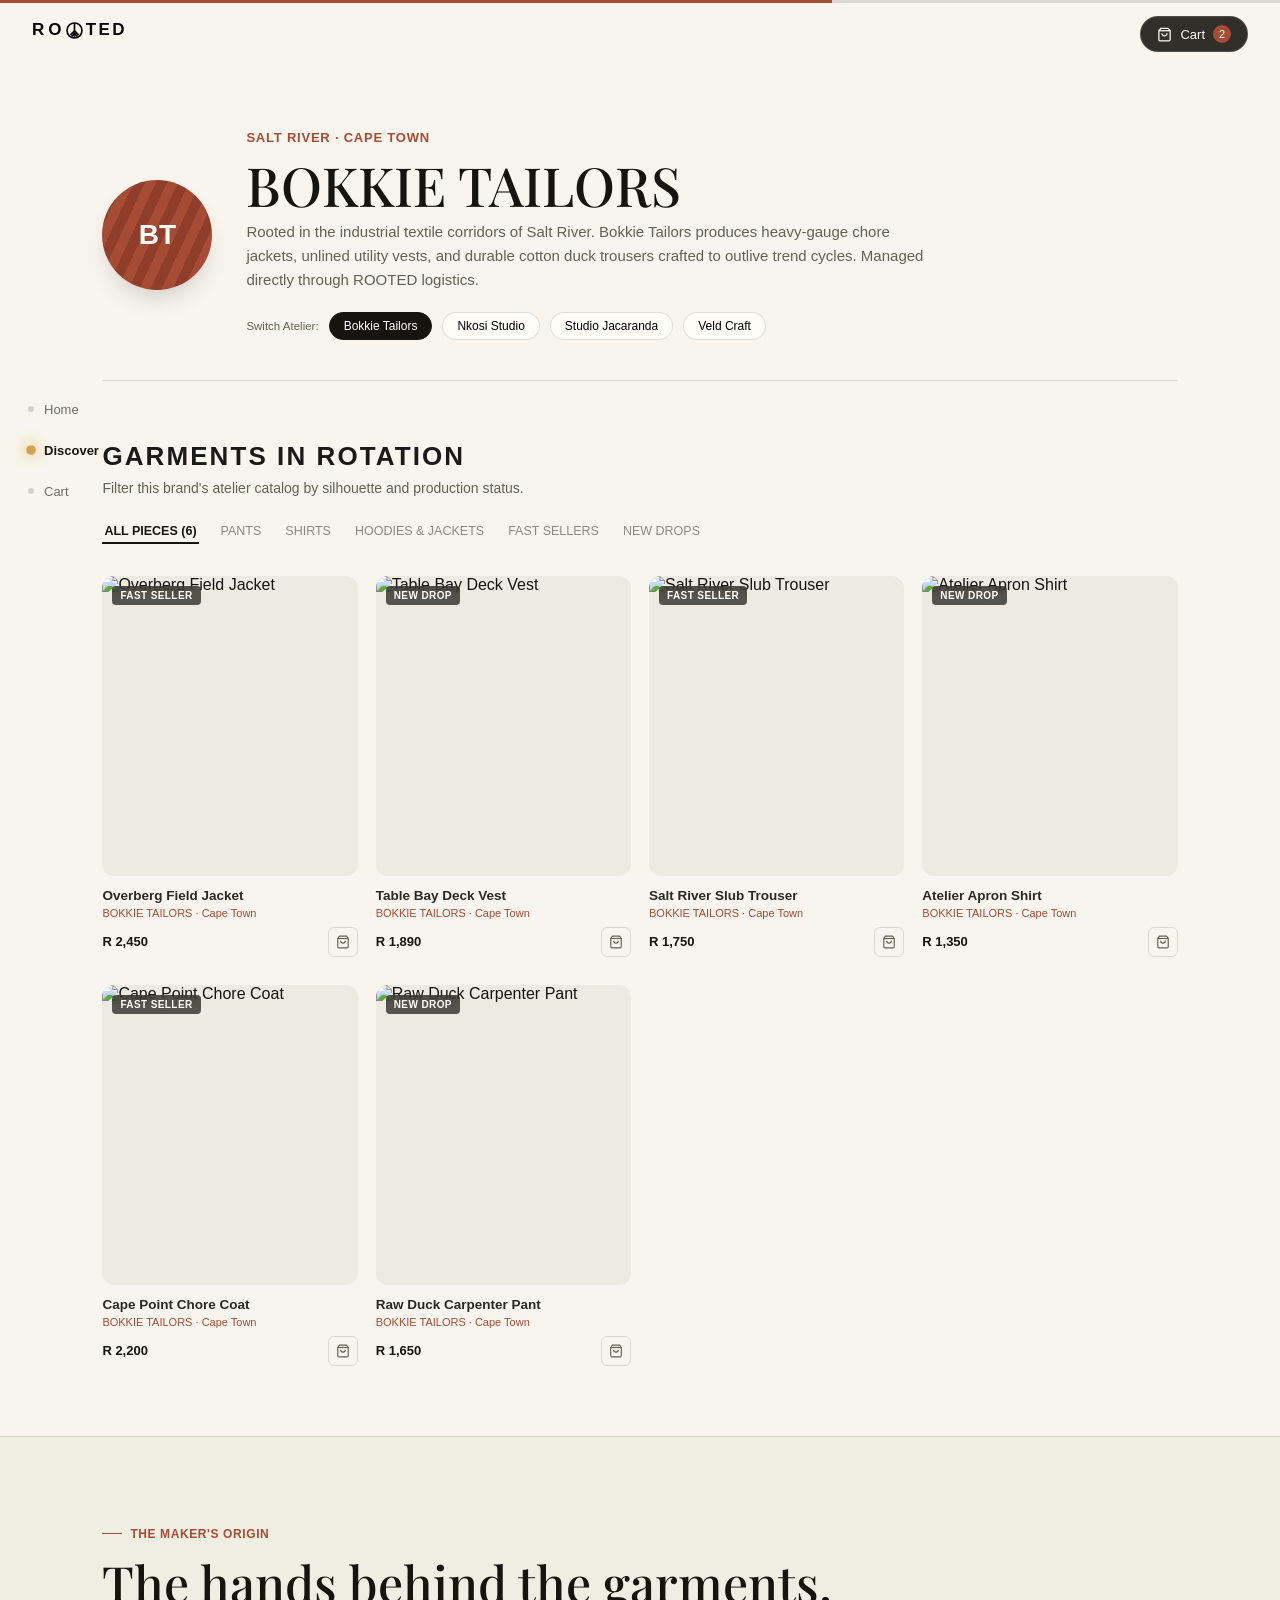
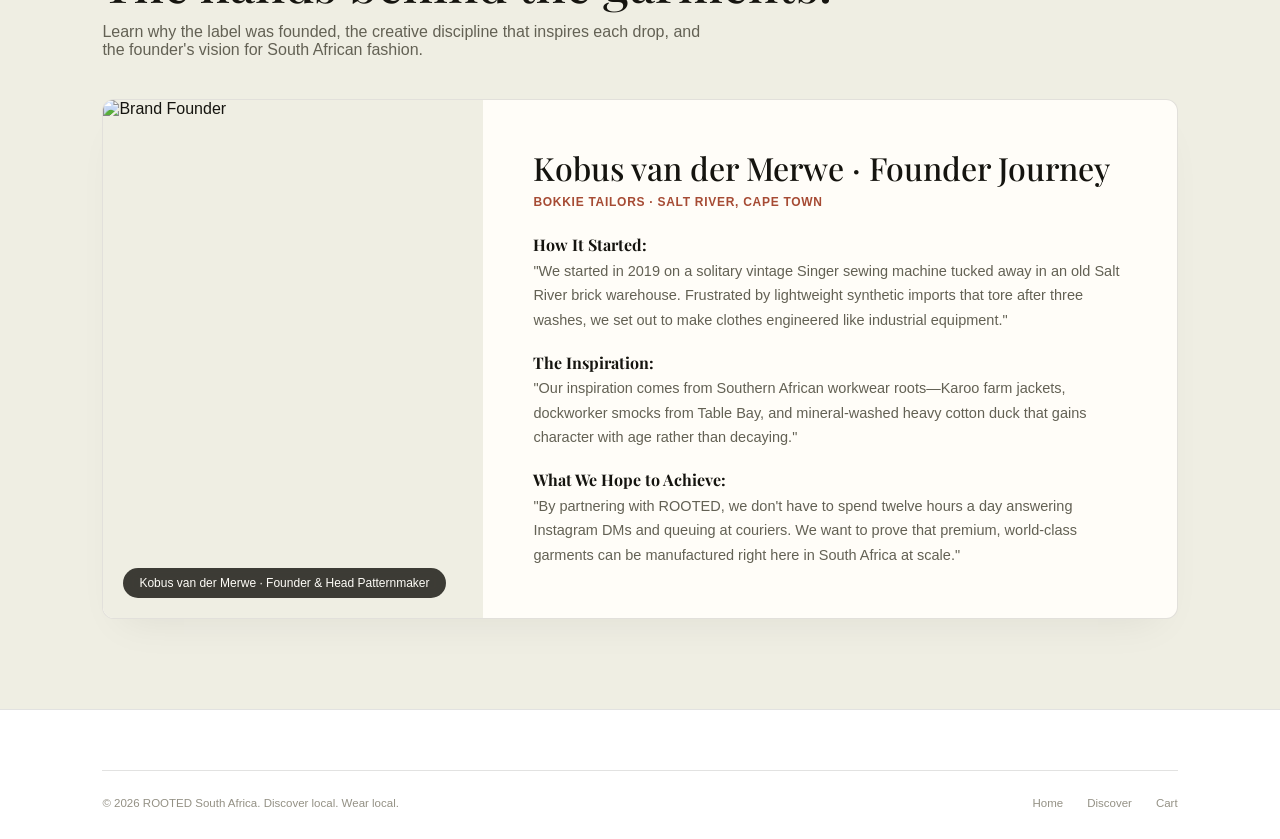
==== brand.html @ 27d7abab "initial commit" ====
<!DOCTYPE html>
<html lang="en">
<head>
  <meta charset="UTF-8">
  <meta name="viewport" content="width=device-width, initial-scale=1.0">
  <title>Brand Atelier &middot; ROOTED</title>
  <link rel="stylesheet" href="style.css">
</head>
<body>

  <!-- Top Progress Bar -->
  <div class="topbar"><div class="topbar-fill" style="width: 65%;"></div></div>

  <!-- ROOTED Typographic Wordmark -->
  <a href="index.html" class="brandmark" aria-label="ROOTED">
    R<span>O</span><span class="rooted-o"><svg viewBox="0 0 100 100" fill="none" stroke="currentColor" stroke-width="10"><circle cx="50" cy="50" r="44"/><line x1="50" y1="6" x2="50" y2="94"/><path d="M50 52 L26 76 M50 68 L32 86 M50 52 L74 76 M50 68 L68 86"/></svg></span>TED
  </a>

  <!-- Top-Right Actions -->
  <div class="top-actions">
    <a href="cart.html" class="icon-btn">
      <svg width="15" height="15" viewBox="0 0 24 24" fill="none" stroke="currentColor" stroke-width="2"><path d="M6 2L3 6v14a2 2 0 0 0 2 2h14a2 2 0 0 0 2-2V6l-3-4z"/><line x1="3" y1="6" x2="21" y2="6"/><path d="M16 10a4 4 0 0 1-8 0"/></svg>
      <span class="label">Cart</span>
      <span class="badge">2</span>
    </a>
  </div>

  <!-- Navigation Dock: Home, Discover (Active), Cart -->
  <nav class="navrail">
    <div class="navrail-inner">
      <a href="index.html" class="navlink"><span class="dot"></span> <span>Home</span></a>
      <a href="dashboard.html" class="navlink active"><span class="dot"></span> <span>Discover</span></a>
      <a href="cart.html" class="navlink"><span class="dot"></span> <span>Cart</span></a>
    </div>
  </nav>

  <!-- Brand Storefront Hero -->
  <header class="section" style="padding-top: 130px; padding-bottom: 40px;">
    <div class="brand-masthead">
      <div id="brandHeaderLogo" class="brand-masthead-logo sw1">BT</div>
      <div class="brand-masthead-info">
        <span id="brandHeaderHub" class="meta-hub">Salt River &middot; Cape Town</span>
        <h1 id="brandHeaderTitle">BOKKIE TAILORS</h1>
        <p id="brandHeaderBio">
          Rooted in the industrial textile corridors of Salt River. Bokkie Tailors produces heavy-gauge chore jackets, unlined utility vests, and durable cotton duck trousers crafted to outlive trend cycles. Managed directly through ROOTED logistics.
        </p>

        <!-- Brand Quick Switcher -->
        <div class="brand-switch-bar">
          <span style="font-size: 11.5px; color: var(--ink-soft); align-self: center;">Switch Atelier:</span>
          <button class="brand-switch-btn active" onclick="loadBrand('bokkie')">Bokkie Tailors</button>
          <button class="brand-switch-btn" onclick="loadBrand('nkosi')">Nkosi Studio</button>
          <button class="brand-switch-btn" onclick="loadBrand('jacaranda')">Studio Jacaranda</button>
          <button class="brand-switch-btn" onclick="loadBrand('veld')">Veld Craft</button>
        </div>
      </div>
    </div>
  </header>

  <!-- Categorized Garment Inventory -->
  <section class="section" style="padding-top: 20px; padding-bottom: 70px;">
    <div class="shop-coll-header" style="text-align: left; margin-bottom: 24px;">
      <h2 style="font-size: 26px;">Garments in Rotation</h2>
      <p>Filter this brand's atelier catalog by silhouette and production status.</p>
    </div>

    <!-- Category Filter Bar -->
    <div class="coll-filter-bar" style="justify-content: flex-start; margin-bottom: 34px;">
      <button class="coll-tab active" onclick="filterBrandCategory('all', this)">ALL PIECES (<span id="catCountAll">6</span>)</button>
      <button class="coll-tab" onclick="filterBrandCategory('pants', this)">PANTS</button>
      <button class="coll-tab" onclick="filterBrandCategory('shirts', this)">SHIRTS</button>
      <button class="coll-tab" onclick="filterBrandCategory('hoodies', this)">HOODIES & JACKETS</button>
      <button class="coll-tab" onclick="filterBrandCategory('bestseller', this)">FAST SELLERS</button>
      <button class="coll-tab" onclick="filterBrandCategory('new', this)">NEW DROPS</button>
    </div>

    <!-- Dynamic Brand Garments Grid -->
    <div class="collection-grid" id="brandItemsGrid"></div>
  </section>

  <!-- Brand Owner / Founder Journey Section (Bottom) -->
  <section class="section wrap-paper" style="border-top: 1px solid var(--line);">
    <div class="section-head" style="margin-bottom: 20px;">
      <div class="eyebrow">THE MAKER'S ORIGIN</div>
      <h2>The hands behind the garments.</h2>
      <p class="lede">Learn why the label was founded, the creative discipline that inspires each drop, and the founder's vision for South African fashion.</p>
    </div>

    <div class="founder-story-card">
      <div class="founder-media">
        <img id="founderImg" src="https://images.unsplash.com/photo-1507003211169-0a1dd7228f2d?w=800&auto=format&fit=crop&q=80" alt="Brand Founder">
        <div id="founderBadge" class="founder-badge">Kobus van der Merwe &middot; Founder & Head Patternmaker</div>
      </div>

      <div class="founder-copy">
        <h3 id="founderName">Kobus van der Merwe &middot; Founder Journey</h3>
        <div id="founderRole" class="role-tag">BOKKIE TAILORS &middot; SALT RIVER, CAPE TOWN</div>

        <div class="founder-text-block">
          <div>
            <strong>How It Started:</strong>
            <p id="founderJourney">
              "We started in 2019 on a solitary vintage Singer sewing machine tucked away in an old Salt River brick warehouse. Frustrated by lightweight synthetic imports that tore after three washes, we set out to make clothes engineered like industrial equipment."
            </p>
          </div>

          <div>
            <strong>The Inspiration:</strong>
            <p id="founderInspiration">
              "Our inspiration comes from Southern African workwear roots—Karoo farm jackets, dockworker smocks from Table Bay, and mineral-washed heavy cotton duck that gains character with age rather than decaying."
            </p>
          </div>

          <div>
            <strong>What We Hope to Achieve:</strong>
            <p id="founderGoal">
              "By partnering with ROOTED, we don't have to spend twelve hours a day answering Instagram DMs and queuing at couriers. We want to prove that premium, world-class garments can be manufactured right here in South Africa at scale."
            </p>
          </div>
        </div>
      </div>
    </div>
  </section>

  <!-- Clean Editorial Footer -->
  <footer class="site-footer">
    <div class="footer-bottom">
      <div>&copy; 2026 ROOTED South Africa. Discover local. Wear local.</div>
      <div class="footer-bottom-links">
        <a href="index.html">Home</a>
        <a href="dashboard.html">Discover</a>
        <a href="cart.html">Cart</a>
      </div>
    </div>
  </footer>

  <!-- Brand Data & Logic -->
  <script>
    const brandData = {
      bokkie: {
        title: "BOKKIE TAILORS",
        hub: "Salt River · Cape Town",
        bio: "Rooted in the industrial textile corridors of Salt River. Bokkie Tailors produces heavy-gauge chore jackets, unlined utility vests, and durable cotton duck trousers crafted to outlive trend cycles. Managed directly through ROOTED logistics.",
        emblemClass: "sw1",
        emblemText: "BT",
        founder: {
          name: "Kobus van der Merwe",
          badge: "Kobus van der Merwe · Founder & Head Patternmaker",
          role: "BOKKIE TAILORS · SALT RIVER, CAPE TOWN",
          img: "https://images.unsplash.com/photo-1507003211169-0a1dd7228f2d?w=800&auto=format&fit=crop&q=80",
          journey: "\"We started in 2019 on a solitary vintage Singer sewing machine tucked away in an old Salt River brick warehouse. Frustrated by lightweight synthetic imports that tore after three washes, we set out to make clothes engineered like industrial equipment.\"",
          inspiration: "\"Our inspiration comes from Southern African workwear roots—Karoo farm jackets, dockworker smocks from Table Bay, and mineral-washed heavy cotton duck that gains character with age rather than decaying.\"",
          goal: "\"By partnering with ROOTED, we don't have to spend twelve hours a day answering Instagram DMs and queuing at couriers. We want to prove that premium, world-class garments can be manufactured right here in South Africa at scale.\""
        },
        items: [
          { name: "Overberg Field Jacket", cat: "hoodies", status: "bestseller", price: 2450, tag: "Fast Seller", img: "https://images.unsplash.com/photo-1576995853123-5a10305d93c0?w=600&auto=format&fit=crop&q=80" },
          { name: "Table Bay Deck Vest", cat: "hoodies", status: "new", price: 1890, tag: "New Drop", img: "https://images.unsplash.com/photo-1544441893-675973e31985?w=600&auto=format&fit=crop&q=80" },
          { name: "Salt River Slub Trouser", cat: "pants", status: "bestseller", price: 1750, tag: "Fast Seller", img: "https://images.unsplash.com/photo-1517445312882-bc9910d016b7?w=600&auto=format&fit=crop&q=80" },
          { name: "Atelier Apron Shirt", cat: "shirts", status: "new", price: 1350, tag: "New Drop", img: "https://images.unsplash.com/photo-1529139574466-a303027c1d8b?w=600&auto=format&fit=crop&q=80" },
          { name: "Cape Point Chore Coat", cat: "hoodies", status: "bestseller", price: 2200, tag: "Fast Seller", img: "https://images.unsplash.com/photo-1515886657613-9f3515b0c78f?w=600&auto=format&fit=crop&q=80" },
          { name: "Raw Duck Carpenter Pant", cat: "pants", status: "new", price: 1650, tag: "New Drop", img: "https://images.unsplash.com/photo-1552374196-1ab2a1c593e8?w=600&auto=format&fit=crop&q=80" }
        ]
      },
      nkosi: {
        title: "NKOSI STUDIO",
        hub: "Maboneng · Johannesburg",
        bio: "Inner-city architectural streetwear milled from 500gsm loopback fleece, oversized boxy tailoring, and panelled utilitarian layers celebrating modern Joburg youth culture.",
        emblemClass: "sw5",
        emblemText: "NS",
        founder: {
          name: "Sipho Nkosi",
          badge: "Sipho Nkosi · Creative Director & Textile Artist",
          role: "NKOSI STUDIO · MABONENG, JOHANNESBURG",
          img: "https://images.unsplash.com/photo-1500648767791-00dcc994a43e?w=800&auto=format&fit=crop&q=80",
          journey: "\"I started printing single-run screen tees in my student flat in Braamfontein in 2020. People resonated immediately with the weight of our fleece and the sharp, boxy silhouettes.\"",
          inspiration: "\"Johannesburg's concrete geometry, taxi rank textures, and 90s kwaito aesthetic. We design streetwear that feels armored, heavy, and undeniably South African.\"",
          goal: "\"We want to build a brand that stands shoulder-to-shoulder with global luxury streetwear without having to outsource a single stitch outside of Gauteng.\""
        },
        items: [
          { name: "Maboneng Boxy Hoodie", cat: "hoodies", status: "bestseller", price: 1200, tag: "Fast Seller", img: "https://images.unsplash.com/photo-1509631179647-0177331693ae?w=600&auto=format&fit=crop&q=80" },
          { name: "Civic Raw Loopback Crew", cat: "hoodies", status: "new", price: 1100, tag: "New Drop", img: "https://images.unsplash.com/photo-1529139574466-a303027c1d8b?w=600&auto=format&fit=crop&q=80" },
          { name: "Bree Heavyweight Overshirt", cat: "shirts", status: "new", price: 1450, tag: "New Drop", img: "https://images.unsplash.com/photo-1515886657613-9f3515b0c78f?w=600&auto=format&fit=crop&q=80" },
          { name: "Maboneng Cargo Sweats", cat: "pants", status: "bestseller", price: 1300, tag: "Fast Seller", img: "https://images.unsplash.com/photo-1552374196-1ab2a1c593e8?w=600&auto=format&fit=crop&q=80" }
        ]
      },
      jacaranda: {
        title: "STUDIO JACARANDA",
        hub: "Pretoria West · Pretoria",
        bio: "Clean lines, heavy unbleached duck canvas, and durable utilitarian staples created in the heart of the capital district.",
        emblemClass: "sw6",
        emblemText: "SJ",
        founder: {
          name: "Anelisa Smit",
          badge: "Anelisa Smit · Founder & Tailor",
          role: "STUDIO JACARANDA · PRETORIA WEST",
          img: "https://images.unsplash.com/photo-1573496359142-b8d87734a5a2?w=800&auto=format&fit=crop&q=80",
          journey: "\"Coming from a family of Pretoria garment workers, I was determined to revive locally patterned work jackets that balance feminine and unisex structure.\"",
          inspiration: "\"Government architectural brutalism, Jacaranda wood tones, and honest cotton weaves that endure heavy daily wear.\"",
          goal: "\"To prove that sustainable, slow fashion can sustain high-volume demand when supported by ROOTED managed commerce.\""
        },
        items: [
          { name: "Union Shirt Jacket", cat: "shirts", status: "new", price: 1690, tag: "New Drop", img: "https://images.unsplash.com/photo-1515886657613-9f3515b0c78f?w=600&auto=format&fit=crop&q=80" },
          { name: "Arcadia Heavyweight Knit", cat: "hoodies", status: "bestseller", price: 1400, tag: "Fast Seller", img: "https://images.unsplash.com/photo-1548883354-7622d03aca27?w=600&auto=format&fit=crop&q=80" },
          { name: "Wide Leg Twill Pant", cat: "pants", status: "new", price: 1300, tag: "New Drop", img: "https://images.unsplash.com/photo-1552374196-1ab2a1c593e8?w=600&auto=format&fit=crop&q=80" }
        ]
      },
      veld: {
        title: "VELD CRAFT",
        hub: "Morningside · Durban",
        bio: "Subtropical coastal tailoring, sanded raw twill trousers, and unbleached flax linens engineered for humidity, coastal winds, and relaxed leisure.",
        emblemClass: "sw3",
        emblemText: "VC",
        founder: {
          name: "Tariq Pillay",
          badge: "Tariq Pillay · Founder & Artisan",
          role: "VELD CRAFT · MORNINGSIDE, DURBAN",
          img: "https://images.unsplash.com/photo-1506794778202-cad84cf45f1d?w=800&auto=format&fit=crop&q=80",
          journey: "\"Started making lightweight breathable trousers after realising almost all menswear in South Africa was too thick and stifling for Durban humidity.\"",
          inspiration: "\"The Indian Ocean shoreline, cane-field cotton textures, and retro coastal work jackets.\"",
          goal: "\"To export the easy, relaxed coastal South African aesthetic to every corner of the country.\""
        },
        items: [
          { name: "Ochre Cargo Pant", cat: "pants", status: "bestseller", price: 1550, tag: "Fast Seller", img: "https://images.unsplash.com/photo-1517445312882-bc9910d016b7?w=600&auto=format&fit=crop&q=80" },
          { name: "Coastline Varsity Jacket", cat: "hoodies", status: "bestseller", price: 1850, tag: "Fast Seller", img: "https://images.unsplash.com/photo-1548883354-7622d03aca27?w=600&auto=format&fit=crop&q=80" },
          { name: "Subtropical Camp Shirt", cat: "shirts", status: "new", price: 1150, tag: "New Drop", img: "https://images.unsplash.com/photo-1529139574466-a303027c1d8b?w=600&auto=format&fit=crop&q=80" }
        ]
      }
    };

    let activeBrandKey = 'bokkie';
    let activeCategory = 'all';

    function loadBrand(brandKey) {
      if (!brandData[brandKey]) brandKey = 'bokkie';
      activeBrandKey = brandKey;

      const brand = brandData[brandKey];
      
      const logo = document.getElementById('brandHeaderLogo');
      logo.className = `brand-masthead-logo ${brand.emblemClass}`;
      logo.innerText = brand.emblemText;
      document.getElementById('brandHeaderHub').innerText = brand.hub;
      document.getElementById('brandHeaderTitle').innerText = brand.title;
      document.getElementById('brandHeaderBio').innerText = brand.bio;

      document.querySelectorAll('.brand-switch-btn').forEach(btn => {
        btn.classList.remove('active');
        if (btn.innerText.toLowerCase().includes(brandKey)) btn.classList.add('active');
      });

      document.getElementById('founderImg').src = brand.founder.img;
      document.getElementById('founderBadge').innerText = brand.founder.badge;
      document.getElementById('founderName').innerText = `${brand.founder.name} · Founder Journey`;
      document.getElementById('founderRole').innerText = brand.founder.role;
      document.getElementById('founderJourney').innerText = brand.founder.journey;
      document.getElementById('founderInspiration').innerText = brand.founder.inspiration;
      document.getElementById('founderGoal').innerText = brand.founder.goal;

      activeCategory = 'all';
      document.querySelectorAll('.coll-tab').forEach(t => t.classList.remove('active'));
      document.querySelector('.coll-tab').classList.add('active');
      renderItems();
    }

    function filterBrandCategory(cat, tabElem) {
      document.querySelectorAll('.coll-tab').forEach(t => t.classList.remove('active'));
      tabElem.classList.add('active');
      activeCategory = cat;
      renderItems();
    }

    function renderItems() {
      const grid = document.getElementById('brandItemsGrid');
      grid.innerHTML = '';
      const brand = brandData[activeBrandKey];

      const filtered = brand.items.filter(item => {
        if (activeCategory === 'all') return true;
        if (activeCategory === 'pants') return item.cat === 'pants';
        if (activeCategory === 'shirts') return item.cat === 'shirts';
        if (activeCategory === 'hoodies') return item.cat === 'hoodies';
        if (activeCategory === 'bestseller') return item.status === 'bestseller';
        if (activeCategory === 'new') return item.status === 'new';
        return true;
      });

      document.getElementById('catCountAll').innerText = brand.items.length;

      filtered.forEach(item => {
        const card = document.createElement('a');
        card.href = 'cart.html';
        card.className = 'coll-card';
        card.innerHTML = `
          <div class="coll-card-thumb">
            <span class="badge-tag">${item.tag}</span>
            <img src="${item.img}" alt="${item.name}">
          </div>
          <div class="coll-card-meta">
            <div class="prod-title">${item.name}</div>
            <span class="prod-hub">${brand.title} &middot; ${brand.hub.split('·')[1]}</span>
            <div class="coll-card-bottom">
              <span class="prod-price">R ${item.price.toLocaleString('en-ZA')}</span>
              <span class="bag-icon-btn"><svg width="14" height="14" viewBox="0 0 24 24" fill="none" stroke="currentColor" stroke-width="2"><path d="M6 2L3 6v14a2 2 0 0 0 2 2h14a2 2 0 0 0 2-2V6l-3-4z"/><line x1="3" y1="6" x2="21" y2="6"/><path d="M16 10a4 4 0 0 1-8 0"/></svg></span>
            </div>
          </div>
        `;
        grid.appendChild(card);
      });
    }

    window.addEventListener('DOMContentLoaded', () => {
      const urlParams = new URLSearchParams(window.location.search);
      const requestedBrand = urlParams.get('brand');
      if (requestedBrand && brandData[requestedBrand]) {
        loadBrand(requestedBrand);
      } else {
        loadBrand('bokkie');
      }
    });
  </script>

</body>
</html>
---- style.css ----
@import url('https://fonts.googleapis.com/css2?family=Syncopate:wght@700&family=Playfair+Display:ital,wght@0,500;0,600;1,400&display=swap');

:root {
  --ink: #15140f;
  --ink-2: #1e1c15;
  --ink-soft: #636154;
  --white: #fffdf8;
  --white-soft: rgba(255, 253, 248, 0.72);
  --paper: #f7f5ed;
  --paper-2: #efeee3;
  --card-bg: #eceae1;
  --line: rgba(21, 20, 15, 0.12);
  --line-light: rgba(255, 253, 248, 0.14);
  --clay: #a64b34;
  --moss: #454e3d;
  --gold: #d6a34c;
  --gold-2: #e9c079;
  --serif: "Playfair Display", "Times New Roman", serif;
  --sans: "Helvetica Neue", -apple-system, sans-serif;
}

* { box-sizing: border-box; margin: 0; padding: 0; }
body { background-color: var(--paper); color: var(--ink); font-family: var(--sans); -webkit-font-smoothing: antialiased; }
h1, h2, h3, h4, h5 { font-family: var(--serif); font-weight: 500; }
a { text-decoration: none; color: inherit; }

/* Structural Scaffolding */
.section { position: relative; padding: 90px 8vw; max-width: 1400px; margin: 0 auto; }
.section-dark { background: var(--ink); color: var(--white); }
.section-dark .eyebrow { color: var(--gold-2); }
.wrap-dark { background: var(--ink); }
.wrap-paper { background: var(--paper-2); }
.topbar { position: fixed; top: 0; left: 0; right: 0; height: 3px; background: var(--line); z-index: 300; }
.topbar-fill { height: 100%; width: 25%; background: var(--clay); }
.eyebrow { font-size: 12px; letter-spacing: 0.05em; color: var(--clay); font-weight: 600; margin-bottom: 16px; display: flex; align-items: center; gap: 8px; text-transform: uppercase; }
.eyebrow::before { content: ""; width: 20px; height: 1px; background: currentColor; display: inline-block; }
.section-head { max-width: 760px; margin-bottom: 36px; }
.section-head h2 { font-size: clamp(30px, 4vw, 50px); line-height: 1.05; }
.section-head .lede { margin-top: 14px; font-size: 16px; color: var(--ink-soft); max-width: 620px; }
.section-dark .section-head .lede { color: var(--white-soft); }

/* Fixed Typographic Brandmark */
.brandmark {
  position: fixed;
  top: 20px;
  left: 32px;
  z-index: 250;
  display: inline-flex;
  align-items: center;
  gap: 1.5px;
  font-family: 'Syncopate', sans-serif;
  font-weight: 700;
  font-size: 17px;
  letter-spacing: 0.14em;
  text-transform: uppercase;
  color: var(--white);
  mix-blend-mode: difference;
}
.brandmark .rooted-o {
  display: inline-flex;
  align-items: center;
  justify-content: center;
  width: 17px;
  height: 17px;
  margin: 0 1px;
}
.brandmark .rooted-o svg { width: 100%; height: 100%; display: block; }

/* Top Actions */
.top-actions {
  position: fixed;
  top: 16px;
  right: 32px;
  z-index: 250;
  display: flex;
  align-items: center;
  gap: 10px;
}
.icon-btn {
  background: rgba(21, 20, 15, 0.88);
  backdrop-filter: blur(8px);
  color: var(--white);
  border: 1px solid var(--line-light);
  padding: 8px 16px;
  border-radius: 100px;
  font-size: 13px;
  font-weight: 500;
  cursor: pointer;
  display: inline-flex;
  align-items: center;
  gap: 8px;
  transition: background .2s, transform .2s;
}
.icon-btn:hover { background: var(--ink-2); transform: translateY(-1px); }
.badge {
  background: var(--clay);
  color: #fff;
  border-radius: 50%;
  width: 18px;
  height: 18px;
  display: inline-flex;
  align-items: center;
  justify-content: center;
  font-size: 11px;
}

/* Navrail (Left pinned desktop, bottom mobile) */
.navrail {
  position: fixed !important;
  top: 0;
  left: 28px;
  height: 100vh;
  z-index: 240;
  display: flex;
  flex-direction: column;
  justify-content: center;
  pointer-events: none;
}
.navrail-inner {
  pointer-events: all;
  display: flex;
  flex-direction: column;
  gap: 14px;
  background: transparent;
  padding: 0;
  border: none;
}
.navlink {
  display: inline-flex;
  align-items: center;
  gap: 10px;
  padding: 6px 0;
  color: var(--ink);
  font-size: 13px;
  font-weight: 500;
  transition: transform .2s ease, opacity .2s ease;
  background: none;
  border: none;
  cursor: pointer;
  font-family: var(--sans);
  text-decoration: none;
  opacity: 0.6;
}
.navlink:hover { opacity: 1; transform: translateX(3px); }
.navlink .dot {
  width: 6px;
  height: 6px;
  border-radius: 50%;
  background: var(--ink-soft);
  opacity: 0.4;
  transition: transform .25s ease, background .25s ease, opacity .25s ease;
}
.navlink.active { opacity: 1; font-weight: 700; color: var(--ink); }
.navlink.active .dot {
  background: var(--gold);
  opacity: 1;
  transform: scale(1.6);
  box-shadow: 0 0 10px var(--gold);
}

/* Hero Section */
.hero {
  min-height: 90vh;
  background: var(--ink) !important;
  color: var(--white) !important;
  display: flex;
  flex-direction: column;
  justify-content: center;
  padding: 0 8vw;
  position: relative;
  overflow: hidden;
}
.hero-grid {
  position: absolute;
  inset: 0;
  background-image: linear-gradient(rgba(255,253,248,0.05) 1px, transparent 1px), linear-gradient(90deg, rgba(255,253,248,0.05) 1px, transparent 1px);
  background-size: 64px 64px;
  mask-image: radial-gradient(ellipse at 70% 30%, black 0%, transparent 70%);
}
.hero-content {
  position: relative;
  z-index: 2;
  padding-top: 100px;
  padding-bottom: 20px;
}
.hero-tag {
  font-size: 12.5px;
  letter-spacing: 0.05em;
  color: var(--gold-2);
  font-weight: 600;
  margin-bottom: 20px;
  text-transform: uppercase;
}
.hero h1 {
  font-size: clamp(40px, 6.8vw, 92px);
  line-height: 1;
  font-weight: 500;
  max-width: 1000px;
}
.hero h1 em { font-style: italic; color: var(--gold-2); font-weight: 400; }
.hero .sub {
  margin-top: 20px;
  font-size: clamp(15px, 1.5vw, 19px);
  color: var(--white-soft);
  max-width: 520px;
  font-family: var(--sans);
  line-height: 1.5;
}
.hero-actions { margin-top: 32px; display: flex; gap: 14px; flex-wrap: wrap; }

/* Swatch Strip Marquee */
.hero-strip {
  position: relative;
  z-index: 2;
  display: flex;
  overflow: hidden;
  height: 180px;
  margin-top: 30px;
  margin-bottom: 20px;
  -webkit-mask-image: linear-gradient(90deg, transparent, black 8%, black 92%, transparent);
}
.hero-strip-track { display: flex; gap: 14px; animation: scrollx 30s linear infinite; }
@keyframes scrollx { from { transform: translateX(0); } to { transform: translateX(-50%); } }
.swatch {
  width: 140px;
  height: 170px;
  border-radius: 6px;
  flex-shrink: 0;
  position: relative;
  overflow: hidden;
  display: flex;
  flex-direction: column;
  justify-content: flex-end;
  padding: 12px;
  border: 1px solid rgba(255, 253, 248, 0.14);
}
.swatch span { font-size: 11px; color: var(--white); font-weight: 600; z-index: 2; }
.swatch small { font-size: 9.5px; color: var(--white-soft); z-index: 2; }

/* Pattern Swatches */
.sw1 { background: repeating-linear-gradient(115deg, #a64b34, #a64b34 10px, #8f3e2b 10px, #8f3e2b 20px); }
.sw2 { background: repeating-linear-gradient(20deg, #454e3d, #454e3d 14px, #38402f 14px, #38402f 28px); }
.sw3 { background: radial-gradient(circle at 30% 30%, #e9c079, #d6a34c 70%); }
.sw4 { background: repeating-linear-gradient(0deg, #efeee3, #efeee3 6px, #d8d5c4 6px, #d8d5c4 12px); }
.sw5 { background: linear-gradient(160deg, #1e1c15, #454e3d); }
.sw6 { background: repeating-linear-gradient(70deg, #5c6851, #5c6851 8px, #454e3d 8px, #454e3d 16px); }
.sw7 { background: linear-gradient(200deg, #a64b34, #e9c079); }
.sw8 { background: repeating-linear-gradient(135deg, #efeee3, #efeee3 3px, #c7c3ac 3px, #c7c3ac 6px); }

/* Buttons & Chips */
.btn {
  display: inline-flex;
  align-items: center;
  gap: 10px;
  padding: 13px 24px;
  border-radius: 100px;
  border: 1px solid var(--ink);
  background: var(--ink);
  color: var(--white);
  font-size: 14px;
  font-weight: 500;
  cursor: pointer;
  transition: transform .2s, background .2s;
}
.btn:hover { transform: translateY(-2px); }
.btn.ghost { background: transparent; color: var(--ink); }
.hero .btn.ghost { color: var(--white); border-color: var(--line-light); }
.chip { padding: 7px 15px; border-radius: 100px; border: 1px solid var(--line); font-size: 13px; font-weight: 500; background: transparent; color: var(--ink); cursor: pointer; }
.chip.active { background: var(--ink); color: var(--white); border-color: var(--ink); }

/* Shop Collection Layout */
.shop-coll-section { padding: 80px 8vw 100px; max-width: 1400px; margin: 0 auto; }
.shop-coll-header { text-align: center; margin-bottom: 26px; }
.shop-coll-header h2 {
  font-family: var(--sans);
  font-size: clamp(24px, 3.2vw, 36px);
  font-weight: 700;
  letter-spacing: 0.08em;
  text-transform: uppercase;
  color: #1a1a1a;
  margin-bottom: 8px;
}
.shop-coll-header p { font-size: 14px; color: var(--ink-soft); }

.coll-filter-bar { display: flex; justify-content: center; align-items: center; gap: 20px; flex-wrap: wrap; margin-bottom: 16px; }
.coll-tab {
  background: none;
  border: none;
  font-size: 12.5px;
  font-family: var(--sans);
  color: #8c897f;
  font-weight: 500;
  cursor: pointer;
  padding: 4px 2px;
  position: relative;
  transition: color .2s ease;
}
.coll-tab:hover { color: var(--ink); }
.coll-tab.active { color: var(--ink); font-weight: 700; }
.coll-tab.active::after { content: ""; position: absolute; bottom: -2px; left: 0; width: 100%; height: 2px; background: var(--ink); }

.coll-hub-bar { display: flex; justify-content: center; align-items: center; gap: 8px; flex-wrap: wrap; margin-bottom: 40px; }
.coll-hub-btn {
  padding: 6px 16px;
  border-radius: 100px;
  border: 1px solid var(--line);
  background: var(--white);
  font-size: 11.5px;
  font-weight: 600;
  color: var(--ink-soft);
  cursor: pointer;
  transition: all .2s;
}
.coll-hub-btn:hover { border-color: var(--ink); color: var(--ink); }
.coll-hub-btn.active { background: var(--ink); color: var(--white); border-color: var(--ink); }

/* Universal Product Card Grid */
.collection-grid { display: grid; grid-template-columns: repeat(4, 1fr); gap: 28px 18px; }
.coll-card { display: flex; flex-direction: column; text-decoration: none; color: inherit; }
.coll-card-thumb {
  background-color: var(--card-bg);
  border-radius: 12px;
  height: 300px;
  position: relative;
  overflow: hidden;
  display: flex;
  align-items: center;
  justify-content: center;
  transition: transform .25s ease;
}
.coll-card:hover .coll-card-thumb { transform: translateY(-3px); }
.coll-card-thumb img { width: 100%; height: 100%; object-fit: cover; object-position: top center; display: block; transition: transform 0.4s cubic-bezier(0.16, 1, 0.3, 1); }
.coll-card:hover .coll-card-thumb img { transform: scale(1.04); }
.coll-card-thumb .badge-tag {
  position: absolute;
  top: 10px;
  left: 10px;
  font-size: 10px;
  font-weight: 700;
  letter-spacing: 0.04em;
  text-transform: uppercase;
  background: rgba(21, 20, 15, 0.7);
  backdrop-filter: blur(4px);
  color: var(--white);
  padding: 4px 8px;
  border-radius: 4px;
  z-index: 2;
}
.coll-card-meta { padding-top: 12px; }
.coll-card-meta .prod-title { font-size: 13.5px; font-weight: 600; color: #2b2923; margin-bottom: 4px; }
.coll-card-meta .prod-hub { font-size: 11px; color: var(--clay); font-weight: 500; margin-bottom: 8px; display: block; }
.coll-card-bottom { display: flex; justify-content: space-between; align-items: center; }
.coll-card-bottom .prod-price { font-size: 13px; font-weight: 600; color: #15140f; }

.bag-icon-btn {
  background: none;
  border: 1px solid var(--line);
  width: 30px;
  height: 30px;
  border-radius: 6px;
  display: flex;
  align-items: center;
  justify-content: center;
  cursor: pointer;
  color: var(--ink-soft);
  transition: all .2s;
}
.bag-icon-btn:hover { background: var(--ink); color: var(--white); border-color: var(--ink); }

/* Capsule Banner */
.campaign-banner {
  margin: 70px 0 0;
  border-radius: 12px;
  background: #ded7cb;
  overflow: hidden;
  position: relative;
  display: grid;
  grid-template-columns: 1.1fr 1fr;
  min-height: 360px;
  align-items: center;
}
.campaign-content { padding: 44px 50px; z-index: 2; }
.campaign-content .camp-sub { font-size: 12px; letter-spacing: 0.12em; text-transform: uppercase; color: #797163; font-weight: 700; margin-bottom: 10px; }
.campaign-content h3 { font-family: 'Syncopate', sans-serif; font-size: clamp(30px, 3.8vw, 48px); font-weight: 700; letter-spacing: 0.04em; color: #fff; line-height: 1; margin-bottom: 14px; }
.campaign-content p { font-size: 13.5px; color: #575146; max-width: 360px; line-height: 1.5; margin-bottom: 20px; }
.campaign-btn { display: inline-flex; padding: 12px 26px; border-radius: 100px; background: rgba(255, 253, 248, 0.4); border: 1px solid rgba(255, 253, 248, 0.7); font-size: 12px; font-weight: 600; letter-spacing: 0.05em; color: var(--ink); text-transform: uppercase; backdrop-filter: blur(8px); }
.campaign-visual { height: 100%; display: flex; align-items: center; justify-content: center; background: repeating-linear-gradient(135deg, #d3cbbf, #d3cbbf 15px, #ded7cb 15px, #ded7cb 30px); }
.campaign-visual img { width: 100%; height: 100%; object-fit: cover; display: block; mix-blend-mode: multiply; opacity: 0.85; }

/* ===================================================
   FIXED MODALS & SLIDE-OUT DRAWERS
   =================================================== */
.modal-backdrop {
  position: fixed !important;
  inset: 0 !important;
  background: rgba(21, 20, 15, 0.65) !important;
  backdrop-filter: blur(6px) !important;
  z-index: 500 !important;
  opacity: 0 !important;
  pointer-events: none !important;
  transition: opacity .3s ease !important;
  display: flex !important;
  align-items: center !important;
  justify-content: center !important;
  padding: 20px !important;
}
.modal-backdrop.open { opacity: 1 !important; pointer-events: auto !important; }
.modal-card {
  background: var(--white) !important;
  border-radius: 12px !important;
  max-width: 620px !important;
  width: 100% !important;
  padding: 40px !important;
  box-shadow: 0 24px 60px rgba(0,0,0,0.25) !important;
  position: relative !important;
  transform: translateY(20px) !important;
  transition: transform .3s ease !important;
}
.modal-backdrop.open .modal-card { transform: translateY(0) !important; }
.modal-card h3 { font-size: 28px; margin-bottom: 16px; }
.modal-card p { font-size: 14.5px; color: var(--ink-soft); line-height: 1.65; margin-bottom: 16px; }
.modal-close { position: absolute; top: 20px; right: 24px; font-size: 26px; background: none; border: none; cursor: pointer; color: var(--ink-soft); }

.drawer-backdrop {
  position: fixed !important;
  inset: 0 !important;
  background: rgba(21, 20, 15, 0.55) !important;
  backdrop-filter: blur(4px) !important;
  z-index: 400 !important;
  opacity: 0 !important;
  pointer-events: none !important;
  transition: opacity .3s ease !important;
}
.drawer-backdrop.open { opacity: 1 !important; pointer-events: auto !important; }
.drawer {
  position: fixed !important;
  top: 0 !important;
  right: 0 !important;
  width: 440px !important;
  max-width: 90vw !important;
  height: 100vh !important;
  background: var(--white) !important;
  z-index: 410 !important;
  box-shadow: -10px 0 35px rgba(21,20,15,0.25) !important;
  display: flex !important;
  flex-direction: column !important;
  transform: translateX(100%) !important;
  transition: transform .35s cubic-bezier(.16, 1, .3, 1) !important;
}
.drawer.open { transform: translateX(0) !important; }
.drawer-head { display: flex; justify-content: space-between; align-items: center; padding: 22px 26px; border-bottom: 1px solid var(--line); }
.drawer-head h3 { font-size: 20px; }
.drawer-close { background: none; border: none; font-size: 24px; cursor: pointer; color: var(--ink-soft); }
.drawer-body { flex: 1; overflow-y: auto; padding: 26px; display: flex; flex-direction: column; gap: 20px; }
.drawer-foot { padding: 20px 26px; border-top: 1px solid var(--line); background: var(--paper-2); }

.data-group { display: flex; flex-direction: column; gap: 6px; }
.data-group label { font-size: 11.5px; font-weight: 600; color: var(--ink-soft); text-transform: uppercase; letter-spacing: 0.05em; }
.data-box { background: var(--paper); border: 1px solid var(--line); border-radius: 4px; padding: 10px 14px; font-size: 13.5px; }
.pill-row { display: flex; gap: 6px; flex-wrap: wrap; margin-top: 4px; }
.pref-pill { font-size: 11.5px; border: 1px solid var(--line); padding: 5px 12px; border-radius: 100px; background: var(--white); }
.pref-pill.selected { background: var(--ink); color: #fff; border-color: var(--ink); }

.cart-item-row { display: flex; gap: 14px; align-items: center; padding: 14px 0; border-bottom: 1px solid var(--line); }
.cart-check { width: 18px; height: 18px; accent-color: var(--clay); cursor: pointer; }
.cart-thumb { width: 56px; height: 56px; border-radius: 4px; flex-shrink: 0; background-color: var(--card-bg); overflow: hidden; }
.cart-meta { flex: 1; }
.cart-meta b { font-size: 13.5px; display: block; }
.cart-meta span { font-size: 12px; color: var(--ink-soft); }
.cart-total-row { display: flex; justify-content: space-between; align-items: baseline; font-size: 14px; margin-bottom: 16px; }
.cart-total-row b { font-family: var(--serif); font-size: 22px; color: var(--clay); }

/* Discover Brand Directory Cards */
.discover-search-shell { max-width: 820px; margin: 0 auto 50px; position: relative; }
.discover-search-box {
  display: flex;
  align-items: center;
  gap: 14px;
  background: var(--white);
  border: 1px solid var(--line);
  padding: 14px 22px;
  border-radius: 100px;
  box-shadow: 0 12px 30px -10px rgba(21, 20, 15, 0.08);
  transition: border-color .2s, box-shadow .2s;
}
.discover-search-box:focus-within { border-color: var(--ink); box-shadow: 0 18px 40px -10px rgba(21, 20, 15, 0.15); }
.discover-search-input { flex: 1; border: none; outline: none; font-family: var(--sans); font-size: 16px; background: transparent; color: var(--ink); }
.discover-search-input::placeholder { color: var(--ink-soft); opacity: 0.7; }
.search-chips { display: flex; gap: 8px; justify-content: center; flex-wrap: wrap; margin-top: 14px; }
.search-chip { background: var(--paper-2); border: 1px solid var(--line); padding: 5px 14px; border-radius: 100px; font-size: 12px; color: var(--ink-soft); cursor: pointer; transition: all .2s; }
.search-chip:hover { background: var(--ink); color: var(--white); border-color: var(--ink); }

.brand-grid { display: grid; grid-template-columns: repeat(4, 1fr); gap: 24px; }
.brand-directory-card {
  border: 1px solid var(--line);
  background: var(--white);
  border-radius: 12px;
  padding: 34px 24px;
  display: flex;
  flex-direction: column;
  align-items: center;
  text-align: center;
  text-decoration: none;
  color: inherit;
  transition: transform .25s ease, box-shadow .25s ease;
}
.brand-directory-card:hover { transform: translateY(-4px); box-shadow: 0 18px 40px -12px rgba(21, 20, 15, 0.14); }
.brand-card-emblem {
  width: 76px;
  height: 76px;
  border-radius: 50%;
  margin-bottom: 20px;
  display: flex;
  align-items: center;
  justify-content: center;
  color: var(--white);
  font-family: 'Syncopate', sans-serif;
  font-weight: 700;
  font-size: 20px;
  letter-spacing: 0.05em;
  flex-shrink: 0;
}
.brand-directory-card h3 { font-family: var(--serif); font-size: 20px; margin-bottom: 6px; }
.brand-directory-card .hub-tag { font-size: 11.5px; font-weight: 600; letter-spacing: 0.04em; text-transform: uppercase; color: var(--clay); margin-bottom: 14px; }
.brand-directory-card p { font-size: 13.5px; color: var(--ink-soft); line-height: 1.55; margin-bottom: 24px; flex: 1; }

/* Brand Detail Page Specifics */
.brand-masthead { display: flex; align-items: center; gap: 34px; padding-bottom: 40px; border-bottom: 1px solid var(--line); }
.brand-masthead-logo { width: 110px; height: 110px; border-radius: 50%; flex-shrink: 0; display: flex; align-items: center; justify-content: center; color: var(--white); font-family: 'Syncopate', sans-serif; font-size: 28px; font-weight: 700; box-shadow: 0 14px 28px -10px rgba(0,0,0,0.2); }
.brand-masthead-info h1 { font-size: clamp(34px, 4.4vw, 54px); line-height: 1.05; margin-bottom: 6px; }
.brand-masthead-info .meta-hub { font-size: 13px; color: var(--clay); font-weight: 600; letter-spacing: 0.06em; text-transform: uppercase; margin-bottom: 12px; display: block; }
.brand-masthead-info p { font-size: 15px; color: var(--ink-soft); max-width: 680px; line-height: 1.6; }
.brand-switch-bar { display: flex; gap: 10px; flex-wrap: wrap; margin-top: 20px; }
.brand-switch-btn { padding: 6px 14px; border-radius: 100px; border: 1px solid var(--line); background: var(--white); font-size: 12px; font-weight: 500; cursor: pointer; transition: all .2s; }
.brand-switch-btn.active { background: var(--ink); color: #fff; border-color: var(--ink); }

.founder-story-card { background: var(--white); border: 1px solid var(--line); border-radius: 12px; overflow: hidden; display: grid; grid-template-columns: 380px 1fr; margin-top: 40px; box-shadow: 0 20px 40px -20px rgba(21, 20, 15, 0.08); }
.founder-media { position: relative; min-height: 420px; background: var(--paper-2); }
.founder-media img { width: 100%; height: 100%; object-fit: cover; display: block; }
.founder-badge { position: absolute; bottom: 20px; left: 20px; background: rgba(21, 20, 15, 0.82); backdrop-filter: blur(6px); color: var(--white); padding: 8px 16px; border-radius: 100px; font-size: 12px; font-weight: 500; }
.founder-copy { padding: 50px; display: flex; flex-direction: column; justify-content: center; }
.founder-copy h3 { font-size: 32px; line-height: 1.15; margin-bottom: 8px; }
.founder-copy .role-tag { font-size: 12px; color: var(--clay); font-weight: 600; text-transform: uppercase; letter-spacing: 0.06em; margin-bottom: 22px; }
.founder-text-block { display: flex; flex-direction: column; gap: 16px; font-size: 14.5px; color: var(--ink-soft); line-height: 1.7; }
.founder-text-block strong { color: var(--ink); font-family: var(--serif); font-size: 16px; }

/* Cart Page Styles */
.cart-page-grid { display: grid; grid-template-columns: 1.7fr 1fr; gap: 40px; align-items: start; }
.cart-item-card { background: var(--white); border: 1px solid var(--line); border-radius: 8px; padding: 20px; display: flex; gap: 20px; align-items: center; margin-bottom: 16px; transition: opacity .2s; }
.cart-item-card.disabled { opacity: 0.45; }
.cart-item-card .cart-check { width: 18px; height: 18px; accent-color: var(--clay); cursor: pointer; }
.cart-item-thumb { width: 100px; height: 115px; border-radius: 6px; overflow: hidden; background: var(--card-bg); flex-shrink: 0; }
.cart-item-thumb img { width: 100%; height: 100%; object-fit: cover; }
.cart-item-details { flex: 1; }
.cart-item-details .item-title { font-size: 16px; font-weight: 600; margin-bottom: 4px; }
.cart-item-details .item-brand { font-size: 12px; color: var(--clay); font-weight: 600; text-transform: uppercase; margin-bottom: 8px; display: block; }
.cart-item-controls { display: flex; gap: 16px; align-items: center; margin-top: 10px; }
.qty-stepper { display: inline-flex; align-items: center; border: 1px solid var(--line); border-radius: 100px; background: var(--paper-2); overflow: hidden; }
.qty-btn { background: none; border: none; padding: 4px 12px; font-size: 14px; cursor: pointer; color: var(--ink); }
.qty-val { font-size: 12.5px; font-weight: 600; padding: 0 4px; }
.remove-btn { background: none; border: none; color: var(--ink-soft); font-size: 12px; text-decoration: underline; cursor: pointer; }
.remove-btn:hover { color: var(--clay); }
.cart-item-price { text-align: right; font-size: 16px; font-weight: 700; color: var(--ink); }

.order-summary-box { background: var(--white); border: 1px solid var(--line); border-radius: 8px; padding: 28px; position: sticky; top: 100px; }
.summary-row { display: flex; justify-content: space-between; align-items: center; padding: 10px 0; font-size: 14px; border-bottom: 1px solid var(--line); }
.summary-row.total-row { border-bottom: none; padding-top: 18px; font-family: var(--serif); font-size: 22px; color: var(--clay); }

/* Checkout Page Styles */
.checkout-page-grid { display: grid; grid-template-columns: 1.5fr 1fr; gap: 40px; align-items: start; }
.form-section-card { background: var(--white); border: 1px solid var(--line); border-radius: 8px; padding: 32px; margin-bottom: 24px; }
.form-section-card h3 { font-size: 20px; margin-bottom: 18px; border-bottom: 1px solid var(--line); padding-bottom: 12px; }
.form-row-2 { display: grid; grid-template-columns: 1fr 1fr; gap: 16px; margin-bottom: 16px; }
.form-field { margin-bottom: 16px; }
.form-field label { font-size: 11.5px; font-weight: 600; text-transform: uppercase; letter-spacing: 0.05em; color: var(--ink-soft); display: block; margin-bottom: 6px; }
.form-input { width: 100%; padding: 12px 16px; border-radius: 4px; border: 1px solid var(--line); background: var(--paper-2); font-family: var(--sans); font-size: 14px; outline: none; transition: border-color .2s; }
.form-input:focus { border-color: var(--ink); background: #fff; }
.payment-methods-row { display: grid; grid-template-columns: repeat(3, 1fr); gap: 12px; margin-top: 10px; }
.payment-method-card { border: 1px solid var(--line); border-radius: 6px; padding: 14px; text-align: center; cursor: pointer; transition: all .2s; font-size: 13px; font-weight: 600; background: var(--white); }
.payment-method-card.active { border-color: var(--ink); background: var(--ink); color: #fff; }

/* Site Footer */
.site-footer { background: #fff; border-top: 1px solid var(--line); padding: 60px 8vw 30px; }
.footer-top { display: grid; grid-template-columns: 1.4fr 1fr 1fr 1fr; gap: 40px; margin-bottom: 40px; }
.footer-brand h4 { font-family: 'Syncopate', sans-serif; font-size: 19px; letter-spacing: 0.12em; margin-bottom: 12px; }
.footer-brand p { font-size: 13px; color: var(--ink-soft); max-width: 260px; line-height: 1.6; margin-bottom: 18px; }
.footer-col h5 { font-family: var(--sans); font-size: 11.5px; font-weight: 700; letter-spacing: 0.1em; text-transform: uppercase; color: #1a1a1a; margin-bottom: 16px; }
.footer-col ul { list-style: none; display: flex; flex-direction: column; gap: 10px; }
.footer-col li a, .footer-col li button { font-size: 13px; color: #6a685e; background: none; border: none; padding: 0; cursor: pointer; text-align: left; font-family: var(--sans); }
.footer-bottom { display: flex; justify-content: space-between; align-items: center; padding-top: 26px; border-top: 1px solid var(--line); font-size: 11.5px; color: #949185; }
.footer-bottom-links { display: flex; gap: 24px; }

/* Responsive adjustments */
@media (max-width: 1024px) {
  .collection-grid { grid-template-columns: repeat(2, 1fr); }
  .brand-grid { grid-template-columns: repeat(2, 1fr); }
  .cart-page-grid, .checkout-page-grid { grid-template-columns: 1fr; }
  .founder-story-card { grid-template-columns: 1fr; }
  .founder-media { height: 320px; min-height: unset; }
  .campaign-banner { grid-template-columns: 1fr; }
  .campaign-visual { height: 200px; }
  .order-summary-box { position: static; }
}

@media (max-width: 860px) {
  .brandmark { left: 20px; top: 18px; font-size: 15px; }
  .top-actions { right: 20px; top: 14px; }
  .icon-btn span.label { display: none; }
  .brand-masthead { flex-direction: column; align-items: flex-start; gap: 20px; }

  .navrail {
    top: auto;
    bottom: 20px;
    left: 50%;
    transform: translateX(-50%);
    height: auto;
    width: auto;
    z-index: 350;
  }
  .navrail-inner {
    flex-direction: row;
    gap: 24px;
    background: transparent;
    padding: 0;
  }
  .navlink { padding: 6px 0; }
}

@media (max-width: 600px) {
  .collection-grid { grid-template-columns: 1fr; }
  .brand-grid { grid-template-columns: 1fr; }
  .footer-top { grid-template-columns: 1fr; }
  .payment-methods-row { grid-template-columns: 1fr; }
  .drawer { width: 100vw; max-width: 100vw; }
}
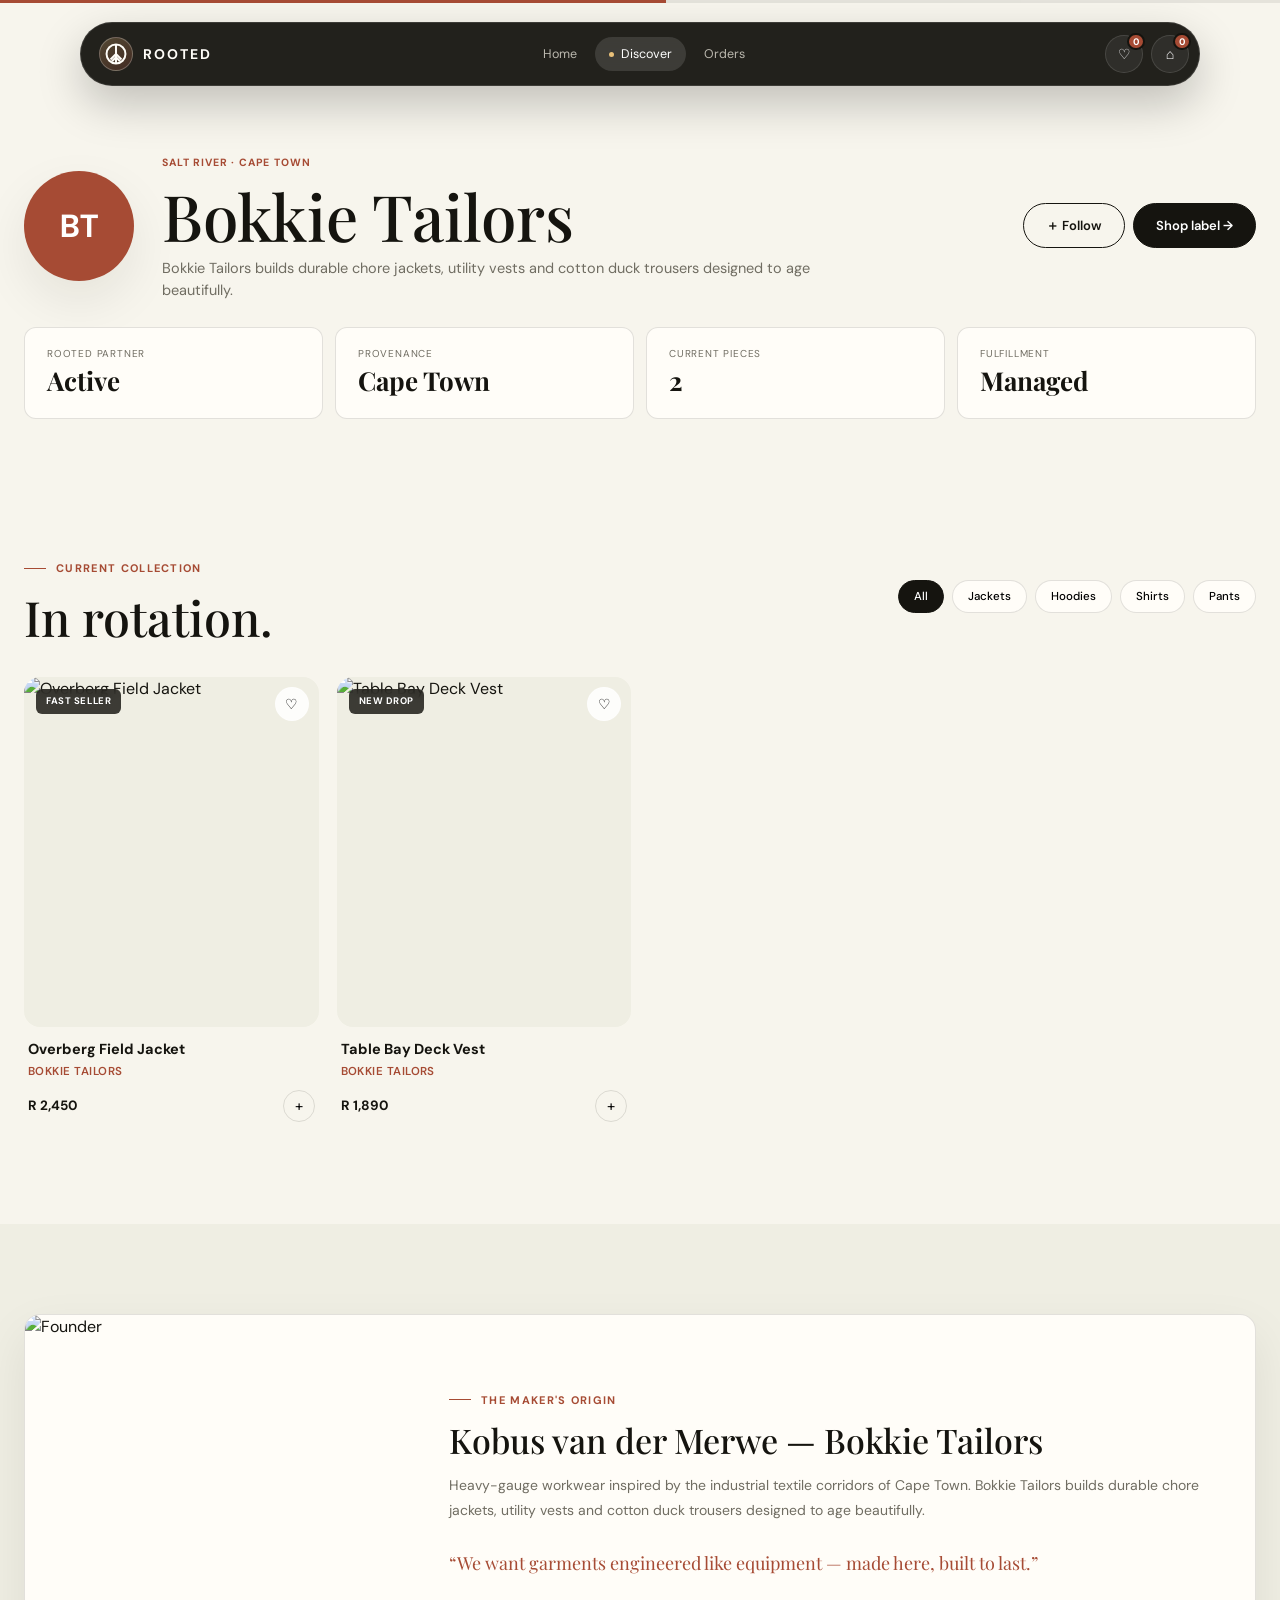
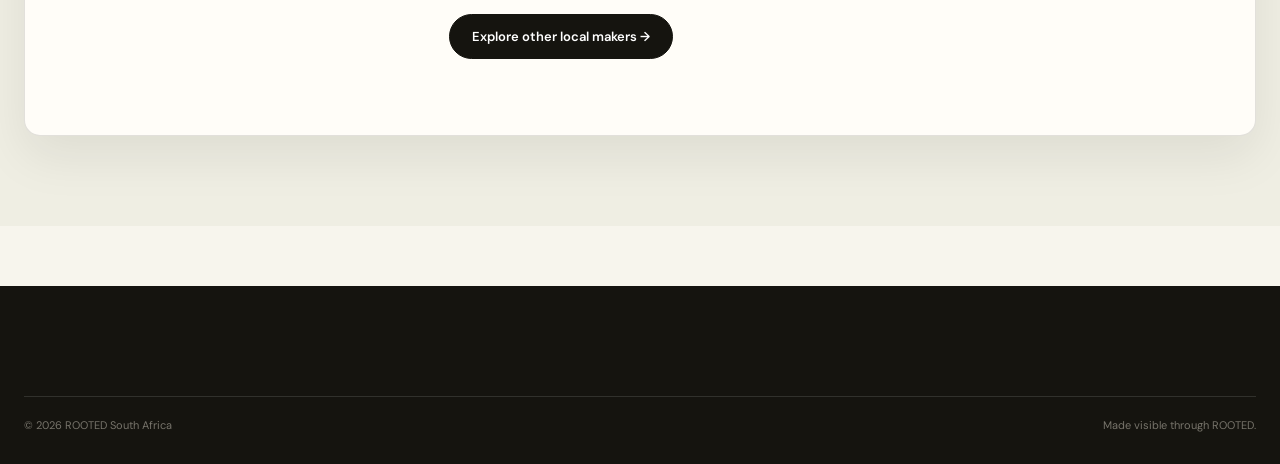
==== commit 93018d1c: "Initial commit" ====
--- a/brand.html
+++ b/brand.html
@@ -1,323 +1,148 @@
-<!DOCTYPE html>
+<!doctype html>
 <html lang="en">
 <head>
-  <meta charset="UTF-8">
-  <meta name="viewport" content="width=device-width, initial-scale=1.0">
-  <title>Brand Atelier &middot; ROOTED</title>
+  <meta charset="utf-8">
+  <meta name="viewport" content="width=device-width,initial-scale=1">
+  <title>Brand Atelier — ROOTED</title>
   <link rel="stylesheet" href="style.css">
 </head>
 <body>
 
-  <!-- Top Progress Bar -->
-  <div class="topbar"><div class="topbar-fill" style="width: 65%;"></div></div>
+  <div class="top-progress"><span style="width:52%"></span></div>
 
-  <!-- ROOTED Typographic Wordmark -->
-  <a href="index.html" class="brandmark" aria-label="ROOTED">
-    R<span>O</span><span class="rooted-o"><svg viewBox="0 0 100 100" fill="none" stroke="currentColor" stroke-width="10"><circle cx="50" cy="50" r="44"/><line x1="50" y1="6" x2="50" y2="94"/><path d="M50 52 L26 76 M50 68 L32 86 M50 52 L74 76 M50 68 L68 86"/></svg></span>TED
-  </a>
-
-  <!-- Top-Right Actions -->
-  <div class="top-actions">
-    <a href="cart.html" class="icon-btn">
-      <svg width="15" height="15" viewBox="0 0 24 24" fill="none" stroke="currentColor" stroke-width="2"><path d="M6 2L3 6v14a2 2 0 0 0 2 2h14a2 2 0 0 0 2-2V6l-3-4z"/><line x1="3" y1="6" x2="21" y2="6"/><path d="M16 10a4 4 0 0 1-8 0"/></svg>
-      <span class="label">Cart</span>
-      <span class="badge">2</span>
+  <nav class="rooted-nav">
+    <a class="nav-brand" href="index.html">
+      <span class="root-symbol">
+        <svg viewBox="0 0 100 100" fill="none" stroke="currentColor" stroke-width="9">
+          <circle cx="50" cy="50" r="43"/>
+          <path d="M50 8v84M50 50 25 75M50 65 32 83M50 50l25 25M50 65l18 18"/>
+        </svg>
+      </span>
+      ROOTED
     </a>
-  </div>
-
-  <!-- Navigation Dock: Home, Discover (Active), Cart -->
-  <nav class="navrail">
-    <div class="navrail-inner">
-      <a href="index.html" class="navlink"><span class="dot"></span> <span>Home</span></a>
-      <a href="dashboard.html" class="navlink active"><span class="dot"></span> <span>Discover</span></a>
-      <a href="cart.html" class="navlink"><span class="dot"></span> <span>Cart</span></a>
+    <div class="nav-links">
+      <a class="nav-link" href="index.html">Home</a>
+      <a class="nav-link active" href="dashboard.html">Discover</a>
+      <a class="nav-link" href="orders.html">Orders</a>
+    </div>
+    <div class="nav-actions">
+      <a class="nav-action" href="wishlist.html">♡<span class="nav-badge" data-wish-count>0</span></a>
+      <a class="nav-action" href="cart.html">⌂<span class="nav-badge" data-cart-count>0</span></a>
     </div>
   </nav>
 
-  <!-- Brand Storefront Hero -->
-  <header class="section" style="padding-top: 130px; padding-bottom: 40px;">
-    <div class="brand-masthead">
-      <div id="brandHeaderLogo" class="brand-masthead-logo sw1">BT</div>
-      <div class="brand-masthead-info">
-        <span id="brandHeaderHub" class="meta-hub">Salt River &middot; Cape Town</span>
-        <h1 id="brandHeaderTitle">BOKKIE TAILORS</h1>
-        <p id="brandHeaderBio">
-          Rooted in the industrial textile corridors of Salt River. Bokkie Tailors produces heavy-gauge chore jackets, unlined utility vests, and durable cotton duck trousers crafted to outlive trend cycles. Managed directly through ROOTED logistics.
-        </p>
-
-        <!-- Brand Quick Switcher -->
-        <div class="brand-switch-bar">
-          <span style="font-size: 11.5px; color: var(--ink-soft); align-self: center;">Switch Atelier:</span>
-          <button class="brand-switch-btn active" onclick="loadBrand('bokkie')">Bokkie Tailors</button>
-          <button class="brand-switch-btn" onclick="loadBrand('nkosi')">Nkosi Studio</button>
-          <button class="brand-switch-btn" onclick="loadBrand('jacaranda')">Studio Jacaranda</button>
-          <button class="brand-switch-btn" onclick="loadBrand('veld')">Veld Craft</button>
+  <main class="product-page">
+    <section class="section" style="padding-top:20px">
+      <div class="container">
+        <div id="brandHead" class="brand-mast"></div>
+        <div class="stat-row">
+          <div class="stat"><span>ROOTED Partner</span><b>Active</b></div>
+          <div class="stat"><span>Provenance</span><b id="statLocation">—</b></div>
+          <div class="stat"><span>Current Pieces</span><b id="statPieces">—</b></div>
+          <div class="stat"><span>Fulfillment</span><b>Managed</b></div>
         </div>
       </div>
-    </div>
-  </header>
+    </section>
 
-  <!-- Categorized Garment Inventory -->
-  <section class="section" style="padding-top: 20px; padding-bottom: 70px;">
-    <div class="shop-coll-header" style="text-align: left; margin-bottom: 24px;">
-      <h2 style="font-size: 26px;">Garments in Rotation</h2>
-      <p>Filter this brand's atelier catalog by silhouette and production status.</p>
-    </div>
+    <section class="section" id="collection" style="padding-top:25px">
+      <div class="container">
+        <div class="section-head">
+          <div>
+            <div class="eyebrow">CURRENT COLLECTION</div>
+            <h2>In rotation.</h2>
+          </div>
+          <div class="filters">
+            <button class="filter active" data-cat="All">All</button>
+            <button class="filter" data-cat="Jackets">Jackets</button>
+            <button class="filter" data-cat="Hoodies">Hoodies</button>
+            <button class="filter" data-cat="Shirts">Shirts</button>
+            <button class="filter" data-cat="Pants">Pants</button>
+          </div>
+        </div>
+        <div id="brandProducts" class="product-grid"></div>
+      </div>
+    </section>
 
-    <!-- Category Filter Bar -->
-    <div class="coll-filter-bar" style="justify-content: flex-start; margin-bottom: 34px;">
-      <button class="coll-tab active" onclick="filterBrandCategory('all', this)">ALL PIECES (<span id="catCountAll">6</span>)</button>
-      <button class="coll-tab" onclick="filterBrandCategory('pants', this)">PANTS</button>
-      <button class="coll-tab" onclick="filterBrandCategory('shirts', this)">SHIRTS</button>
-      <button class="coll-tab" onclick="filterBrandCategory('hoodies', this)">HOODIES & JACKETS</button>
-      <button class="coll-tab" onclick="filterBrandCategory('bestseller', this)">FAST SELLERS</button>
-      <button class="coll-tab" onclick="filterBrandCategory('new', this)">NEW DROPS</button>
-    </div>
-
-    <!-- Dynamic Brand Garments Grid -->
-    <div class="collection-grid" id="brandItemsGrid"></div>
-  </section>
-
-  <!-- Brand Owner / Founder Journey Section (Bottom) -->
-  <section class="section wrap-paper" style="border-top: 1px solid var(--line);">
-    <div class="section-head" style="margin-bottom: 20px;">
-      <div class="eyebrow">THE MAKER'S ORIGIN</div>
-      <h2>The hands behind the garments.</h2>
-      <p class="lede">Learn why the label was founded, the creative discipline that inspires each drop, and the founder's vision for South African fashion.</p>
-    </div>
-
-    <div class="founder-story-card">
-      <div class="founder-media">
-        <img id="founderImg" src="https://images.unsplash.com/photo-1507003211169-0a1dd7228f2d?w=800&auto=format&fit=crop&q=80" alt="Brand Founder">
-        <div id="founderBadge" class="founder-badge">Kobus van der Merwe &middot; Founder & Head Patternmaker</div>
-      </div>
-
-      <div class="founder-copy">
-        <h3 id="founderName">Kobus van der Merwe &middot; Founder Journey</h3>
-        <div id="founderRole" class="role-tag">BOKKIE TAILORS &middot; SALT RIVER, CAPE TOWN</div>
-
-        <div class="founder-text-block">
-          <div>
-            <strong>How It Started:</strong>
-            <p id="founderJourney">
-              "We started in 2019 on a solitary vintage Singer sewing machine tucked away in an old Salt River brick warehouse. Frustrated by lightweight synthetic imports that tore after three washes, we set out to make clothes engineered like industrial equipment."
-            </p>
-          </div>
-
-          <div>
-            <strong>The Inspiration:</strong>
-            <p id="founderInspiration">
-              "Our inspiration comes from Southern African workwear roots—Karoo farm jackets, dockworker smocks from Table Bay, and mineral-washed heavy cotton duck that gains character with age rather than decaying."
-            </p>
-          </div>
-
-          <div>
-            <strong>What We Hope to Achieve:</strong>
-            <p id="founderGoal">
-              "By partnering with ROOTED, we don't have to spend twelve hours a day answering Instagram DMs and queuing at couriers. We want to prove that premium, world-class garments can be manufactured right here in South Africa at scale."
-            </p>
+    <section class="section" style="background:var(--paper-2)">
+      <div class="container">
+        <div class="brand-story">
+          <img id="founderImg" src="" alt="Founder">
+          <div class="story-body">
+            <div class="eyebrow">THE MAKER'S ORIGIN</div>
+            <h2 id="storyTitle">The hands behind the label.</h2>
+            <p id="storyBio"></p>
+            <p id="storyQuote" style="font-family:var(--serif);font-size:18px;color:var(--clay);margin-top:10px"></p>
+            <div style="margin-top:20px">
+              <a class="btn" href="dashboard.html">Explore other local makers →</a>
+            </div>
           </div>
         </div>
       </div>
-    </div>
-  </section>
+    </section>
+  </main>
 
-  <!-- Clean Editorial Footer -->
-  <footer class="site-footer">
-    <div class="footer-bottom">
-      <div>&copy; 2026 ROOTED South Africa. Discover local. Wear local.</div>
-      <div class="footer-bottom-links">
-        <a href="index.html">Home</a>
-        <a href="dashboard.html">Discover</a>
-        <a href="cart.html">Cart</a>
+  <footer class="footer">
+    <div class="container">
+      <div class="footer-bottom">
+        <span>© <span data-year></span> ROOTED South Africa</span>
+        <span>Made visible through ROOTED.</span>
       </div>
     </div>
   </footer>
 
-  <!-- Brand Data & Logic -->
+  <div class="toast"></div>
+
+  <script src="app.js"></script>
   <script>
-    const brandData = {
-      bokkie: {
-        title: "BOKKIE TAILORS",
-        hub: "Salt River · Cape Town",
-        bio: "Rooted in the industrial textile corridors of Salt River. Bokkie Tailors produces heavy-gauge chore jackets, unlined utility vests, and durable cotton duck trousers crafted to outlive trend cycles. Managed directly through ROOTED logistics.",
-        emblemClass: "sw1",
-        emblemText: "BT",
-        founder: {
-          name: "Kobus van der Merwe",
-          badge: "Kobus van der Merwe · Founder & Head Patternmaker",
-          role: "BOKKIE TAILORS · SALT RIVER, CAPE TOWN",
-          img: "https://images.unsplash.com/photo-1507003211169-0a1dd7228f2d?w=800&auto=format&fit=crop&q=80",
-          journey: "\"We started in 2019 on a solitary vintage Singer sewing machine tucked away in an old Salt River brick warehouse. Frustrated by lightweight synthetic imports that tore after three washes, we set out to make clothes engineered like industrial equipment.\"",
-          inspiration: "\"Our inspiration comes from Southern African workwear roots—Karoo farm jackets, dockworker smocks from Table Bay, and mineral-washed heavy cotton duck that gains character with age rather than decaying.\"",
-          goal: "\"By partnering with ROOTED, we don't have to spend twelve hours a day answering Instagram DMs and queuing at couriers. We want to prove that premium, world-class garments can be manufactured right here in South Africa at scale.\""
-        },
-        items: [
-          { name: "Overberg Field Jacket", cat: "hoodies", status: "bestseller", price: 2450, tag: "Fast Seller", img: "https://images.unsplash.com/photo-1576995853123-5a10305d93c0?w=600&auto=format&fit=crop&q=80" },
-          { name: "Table Bay Deck Vest", cat: "hoodies", status: "new", price: 1890, tag: "New Drop", img: "https://images.unsplash.com/photo-1544441893-675973e31985?w=600&auto=format&fit=crop&q=80" },
-          { name: "Salt River Slub Trouser", cat: "pants", status: "bestseller", price: 1750, tag: "Fast Seller", img: "https://images.unsplash.com/photo-1517445312882-bc9910d016b7?w=600&auto=format&fit=crop&q=80" },
-          { name: "Atelier Apron Shirt", cat: "shirts", status: "new", price: 1350, tag: "New Drop", img: "https://images.unsplash.com/photo-1529139574466-a303027c1d8b?w=600&auto=format&fit=crop&q=80" },
-          { name: "Cape Point Chore Coat", cat: "hoodies", status: "bestseller", price: 2200, tag: "Fast Seller", img: "https://images.unsplash.com/photo-1515886657613-9f3515b0c78f?w=600&auto=format&fit=crop&q=80" },
-          { name: "Raw Duck Carpenter Pant", cat: "pants", status: "new", price: 1650, tag: "New Drop", img: "https://images.unsplash.com/photo-1552374196-1ab2a1c593e8?w=600&auto=format&fit=crop&q=80" }
-        ]
-      },
-      nkosi: {
-        title: "NKOSI STUDIO",
-        hub: "Maboneng · Johannesburg",
-        bio: "Inner-city architectural streetwear milled from 500gsm loopback fleece, oversized boxy tailoring, and panelled utilitarian layers celebrating modern Joburg youth culture.",
-        emblemClass: "sw5",
-        emblemText: "NS",
-        founder: {
-          name: "Sipho Nkosi",
-          badge: "Sipho Nkosi · Creative Director & Textile Artist",
-          role: "NKOSI STUDIO · MABONENG, JOHANNESBURG",
-          img: "https://images.unsplash.com/photo-1500648767791-00dcc994a43e?w=800&auto=format&fit=crop&q=80",
-          journey: "\"I started printing single-run screen tees in my student flat in Braamfontein in 2020. People resonated immediately with the weight of our fleece and the sharp, boxy silhouettes.\"",
-          inspiration: "\"Johannesburg's concrete geometry, taxi rank textures, and 90s kwaito aesthetic. We design streetwear that feels armored, heavy, and undeniably South African.\"",
-          goal: "\"We want to build a brand that stands shoulder-to-shoulder with global luxury streetwear without having to outsource a single stitch outside of Gauteng.\""
-        },
-        items: [
-          { name: "Maboneng Boxy Hoodie", cat: "hoodies", status: "bestseller", price: 1200, tag: "Fast Seller", img: "https://images.unsplash.com/photo-1509631179647-0177331693ae?w=600&auto=format&fit=crop&q=80" },
-          { name: "Civic Raw Loopback Crew", cat: "hoodies", status: "new", price: 1100, tag: "New Drop", img: "https://images.unsplash.com/photo-1529139574466-a303027c1d8b?w=600&auto=format&fit=crop&q=80" },
-          { name: "Bree Heavyweight Overshirt", cat: "shirts", status: "new", price: 1450, tag: "New Drop", img: "https://images.unsplash.com/photo-1515886657613-9f3515b0c78f?w=600&auto=format&fit=crop&q=80" },
-          { name: "Maboneng Cargo Sweats", cat: "pants", status: "bestseller", price: 1300, tag: "Fast Seller", img: "https://images.unsplash.com/photo-1552374196-1ab2a1c593e8?w=600&auto=format&fit=crop&q=80" }
-        ]
-      },
-      jacaranda: {
-        title: "STUDIO JACARANDA",
-        hub: "Pretoria West · Pretoria",
-        bio: "Clean lines, heavy unbleached duck canvas, and durable utilitarian staples created in the heart of the capital district.",
-        emblemClass: "sw6",
-        emblemText: "SJ",
-        founder: {
-          name: "Anelisa Smit",
-          badge: "Anelisa Smit · Founder & Tailor",
-          role: "STUDIO JACARANDA · PRETORIA WEST",
-          img: "https://images.unsplash.com/photo-1573496359142-b8d87734a5a2?w=800&auto=format&fit=crop&q=80",
-          journey: "\"Coming from a family of Pretoria garment workers, I was determined to revive locally patterned work jackets that balance feminine and unisex structure.\"",
-          inspiration: "\"Government architectural brutalism, Jacaranda wood tones, and honest cotton weaves that endure heavy daily wear.\"",
-          goal: "\"To prove that sustainable, slow fashion can sustain high-volume demand when supported by ROOTED managed commerce.\""
-        },
-        items: [
-          { name: "Union Shirt Jacket", cat: "shirts", status: "new", price: 1690, tag: "New Drop", img: "https://images.unsplash.com/photo-1515886657613-9f3515b0c78f?w=600&auto=format&fit=crop&q=80" },
-          { name: "Arcadia Heavyweight Knit", cat: "hoodies", status: "bestseller", price: 1400, tag: "Fast Seller", img: "https://images.unsplash.com/photo-1548883354-7622d03aca27?w=600&auto=format&fit=crop&q=80" },
-          { name: "Wide Leg Twill Pant", cat: "pants", status: "new", price: 1300, tag: "New Drop", img: "https://images.unsplash.com/photo-1552374196-1ab2a1c593e8?w=600&auto=format&fit=crop&q=80" }
-        ]
-      },
-      veld: {
-        title: "VELD CRAFT",
-        hub: "Morningside · Durban",
-        bio: "Subtropical coastal tailoring, sanded raw twill trousers, and unbleached flax linens engineered for humidity, coastal winds, and relaxed leisure.",
-        emblemClass: "sw3",
-        emblemText: "VC",
-        founder: {
-          name: "Tariq Pillay",
-          badge: "Tariq Pillay · Founder & Artisan",
-          role: "VELD CRAFT · MORNINGSIDE, DURBAN",
-          img: "https://images.unsplash.com/photo-1506794778202-cad84cf45f1d?w=800&auto=format&fit=crop&q=80",
-          journey: "\"Started making lightweight breathable trousers after realising almost all menswear in South Africa was too thick and stifling for Durban humidity.\"",
-          inspiration: "\"The Indian Ocean shoreline, cane-field cotton textures, and retro coastal work jackets.\"",
-          goal: "\"To export the easy, relaxed coastal South African aesthetic to every corner of the country.\""
-        },
-        items: [
-          { name: "Ochre Cargo Pant", cat: "pants", status: "bestseller", price: 1550, tag: "Fast Seller", img: "https://images.unsplash.com/photo-1517445312882-bc9910d016b7?w=600&auto=format&fit=crop&q=80" },
-          { name: "Coastline Varsity Jacket", cat: "hoodies", status: "bestseller", price: 1850, tag: "Fast Seller", img: "https://images.unsplash.com/photo-1548883354-7622d03aca27?w=600&auto=format&fit=crop&q=80" },
-          { name: "Subtropical Camp Shirt", cat: "shirts", status: "new", price: 1150, tag: "New Drop", img: "https://images.unsplash.com/photo-1529139574466-a303027c1d8b?w=600&auto=format&fit=crop&q=80" }
-        ]
-      }
-    };
+    let b, cat = "All";
 
-    let activeBrandKey = 'bokkie';
-    let activeCategory = 'all';
+    function paint() {
+      let list = ROOTED.products.filter(p => p.brandId === b.id && (cat === "All" || p.category === cat));
+      renderProducts(list, document.getElementById("brandProducts"));
+    }
 
-    function loadBrand(brandKey) {
-      if (!brandData[brandKey]) brandKey = 'bokkie';
-      activeBrandKey = brandKey;
+    document.addEventListener("DOMContentLoaded", () => {
+      const id = new URLSearchParams(location.search).get("brand") || "bokkie";
+      b = brand(id) || ROOTED.brands[0];
+      document.title = b.name + " — ROOTED";
 
-      const brand = brandData[brandKey];
-      
-      const logo = document.getElementById('brandHeaderLogo');
-      logo.className = `brand-masthead-logo ${brand.emblemClass}`;
-      logo.innerText = brand.emblemText;
-      document.getElementById('brandHeaderHub').innerText = brand.hub;
-      document.getElementById('brandHeaderTitle').innerText = brand.title;
-      document.getElementById('brandHeaderBio').innerText = brand.bio;
+      document.getElementById("brandHead").innerHTML = `
+        <div class="brand-avatar" style="background:${b.className === 'clay' ? 'var(--clay)' : b.className === 'moss' ? 'var(--moss)' : b.className === 'gold' ? 'var(--gold)' : 'var(--teal)'}">${b.initials}</div>
+        <div>
+          <div class="brand-location">${b.location}</div>
+          <h1>${b.name}</h1>
+          <p>${b.bio}</p>
+        </div>
+        <div class="brand-actions">
+          <button class="btn ghost" onclick="toast('Brand following connected to your ROOTED account.')">＋ Follow</button>
+          <a class="btn" href="#collection">Shop label →</a>
+        </div>
+      `;
 
-      document.querySelectorAll('.brand-switch-btn').forEach(btn => {
-        btn.classList.remove('active');
-        if (btn.innerText.toLowerCase().includes(brandKey)) btn.classList.add('active');
+      document.getElementById("statLocation").textContent = b.location.split("·")[1]?.trim() || b.location;
+      document.getElementById("statPieces").textContent = ROOTED.products.filter(p => p.brandId === b.id).length;
+      document.getElementById("storyTitle").textContent = b.founder + " — " + b.name;
+      document.getElementById("storyBio").textContent = b.story + " " + b.bio;
+      document.getElementById("storyQuote").textContent = "“" + b.quote + "”";
+
+      document.getElementById("founderImg").src = b.id === "bokkie"
+        ? "https://images.unsplash.com/photo-1507003211169-0a1dd7228f2d?w=800&auto=format&fit=crop&q=85"
+        : b.id === "nkosi"
+        ? "https://images.unsplash.com/photo-1500648767791-00dcc994a43e?w=800&auto=format&fit=crop&q=85"
+        : b.id === "jacaranda"
+        ? "https://images.unsplash.com/photo-1573496359142-b8d87734a5a2?w=800&auto=format&fit=crop&q=85"
+        : "https://images.unsplash.com/photo-1506794778202-cad84cf45f1d?w=800&auto=format&fit=crop&q=85";
+
+      document.querySelectorAll(".filter").forEach(x => x.onclick = () => {
+        cat = x.dataset.cat;
+        document.querySelectorAll(".filter").forEach(y => y.classList.remove("active"));
+        x.classList.add("active");
+        paint();
       });
 
-      document.getElementById('founderImg').src = brand.founder.img;
-      document.getElementById('founderBadge').innerText = brand.founder.badge;
-      document.getElementById('founderName').innerText = `${brand.founder.name} · Founder Journey`;
-      document.getElementById('founderRole').innerText = brand.founder.role;
-      document.getElementById('founderJourney').innerText = brand.founder.journey;
-      document.getElementById('founderInspiration').innerText = brand.founder.inspiration;
-      document.getElementById('founderGoal').innerText = brand.founder.goal;
-
-      activeCategory = 'all';
-      document.querySelectorAll('.coll-tab').forEach(t => t.classList.remove('active'));
-      document.querySelector('.coll-tab').classList.add('active');
-      renderItems();
-    }
-
-    function filterBrandCategory(cat, tabElem) {
-      document.querySelectorAll('.coll-tab').forEach(t => t.classList.remove('active'));
-      tabElem.classList.add('active');
-      activeCategory = cat;
-      renderItems();
-    }
-
-    function renderItems() {
-      const grid = document.getElementById('brandItemsGrid');
-      grid.innerHTML = '';
-      const brand = brandData[activeBrandKey];
-
-      const filtered = brand.items.filter(item => {
-        if (activeCategory === 'all') return true;
-        if (activeCategory === 'pants') return item.cat === 'pants';
-        if (activeCategory === 'shirts') return item.cat === 'shirts';
-        if (activeCategory === 'hoodies') return item.cat === 'hoodies';
-        if (activeCategory === 'bestseller') return item.status === 'bestseller';
-        if (activeCategory === 'new') return item.status === 'new';
-        return true;
-      });
-
-      document.getElementById('catCountAll').innerText = brand.items.length;
-
-      filtered.forEach(item => {
-        const card = document.createElement('a');
-        card.href = 'cart.html';
-        card.className = 'coll-card';
-        card.innerHTML = `
-          <div class="coll-card-thumb">
-            <span class="badge-tag">${item.tag}</span>
-            <img src="${item.img}" alt="${item.name}">
-          </div>
-          <div class="coll-card-meta">
-            <div class="prod-title">${item.name}</div>
-            <span class="prod-hub">${brand.title} &middot; ${brand.hub.split('·')[1]}</span>
-            <div class="coll-card-bottom">
-              <span class="prod-price">R ${item.price.toLocaleString('en-ZA')}</span>
-              <span class="bag-icon-btn"><svg width="14" height="14" viewBox="0 0 24 24" fill="none" stroke="currentColor" stroke-width="2"><path d="M6 2L3 6v14a2 2 0 0 0 2 2h14a2 2 0 0 0 2-2V6l-3-4z"/><line x1="3" y1="6" x2="21" y2="6"/><path d="M16 10a4 4 0 0 1-8 0"/></svg></span>
-            </div>
-          </div>
-        `;
-        grid.appendChild(card);
-      });
-    }
-
-    window.addEventListener('DOMContentLoaded', () => {
-      const urlParams = new URLSearchParams(window.location.search);
-      const requestedBrand = urlParams.get('brand');
-      if (requestedBrand && brandData[requestedBrand]) {
-        loadBrand(requestedBrand);
-      } else {
-        loadBrand('bokkie');
-      }
+      paint();
+      setProgress(52);
     });
   </script>
-
 </body>
 </html>
--- a/style.css
+++ b/style.css
@@ -1,635 +1,554 @@
-@import url('https://fonts.googleapis.com/css2?family=Syncopate:wght@700&family=Playfair+Display:ital,wght@0,500;0,600;1,400&display=swap');
+@import url('https://fonts.googleapis.com/css2?family=DM+Sans:ital,opsz,wght@0,9..40,400;0,9..40,500;0,9..40,600;0,9..40,700;1,9..40,400&family=Playfair+Display:ital,wght@0,500;0,600;0,700;1,400;1,500&family=Syncopate:wght@700&display=swap');
 
 :root {
   --ink: #15140f;
-  --ink-2: #1e1c15;
-  --ink-soft: #636154;
-  --white: #fffdf8;
-  --white-soft: rgba(255, 253, 248, 0.72);
+  --ink-2: #211f18;
+  --ink-3: #302d24;
   --paper: #f7f5ed;
   --paper-2: #efeee3;
-  --card-bg: #eceae1;
+  --white: #fffdf8;
+  --soft: #dedbcf;
+  --muted: #706d62;
   --line: rgba(21, 20, 15, 0.12);
-  --line-light: rgba(255, 253, 248, 0.14);
+  --line-light: rgba(255, 255, 255, 0.14);
   --clay: #a64b34;
-  --moss: #454e3d;
   --gold: #d6a34c;
   --gold-2: #e9c079;
-  --serif: "Playfair Display", "Times New Roman", serif;
-  --sans: "Helvetica Neue", -apple-system, sans-serif;
+  --moss: #454e3d;
+  --teal: #3b5f54;
+  --serif: "Playfair Display", Georgia, serif;
+  --sans: "DM Sans", -apple-system, sans-serif;
+  --shadow: 0 20px 50px rgba(21, 20, 15, 0.08);
+  --shadow-lg: 0 30px 70px rgba(21, 20, 15, 0.16);
+  --radius: 16px;
 }
 
 * { box-sizing: border-box; margin: 0; padding: 0; }
-body { background-color: var(--paper); color: var(--ink); font-family: var(--sans); -webkit-font-smoothing: antialiased; }
-h1, h2, h3, h4, h5 { font-family: var(--serif); font-weight: 500; }
-a { text-decoration: none; color: inherit; }
-
-/* Structural Scaffolding */
-.section { position: relative; padding: 90px 8vw; max-width: 1400px; margin: 0 auto; }
-.section-dark { background: var(--ink); color: var(--white); }
-.section-dark .eyebrow { color: var(--gold-2); }
-.wrap-dark { background: var(--ink); }
-.wrap-paper { background: var(--paper-2); }
-.topbar { position: fixed; top: 0; left: 0; right: 0; height: 3px; background: var(--line); z-index: 300; }
-.topbar-fill { height: 100%; width: 25%; background: var(--clay); }
-.eyebrow { font-size: 12px; letter-spacing: 0.05em; color: var(--clay); font-weight: 600; margin-bottom: 16px; display: flex; align-items: center; gap: 8px; text-transform: uppercase; }
-.eyebrow::before { content: ""; width: 20px; height: 1px; background: currentColor; display: inline-block; }
-.section-head { max-width: 760px; margin-bottom: 36px; }
-.section-head h2 { font-size: clamp(30px, 4vw, 50px); line-height: 1.05; }
-.section-head .lede { margin-top: 14px; font-size: 16px; color: var(--ink-soft); max-width: 620px; }
-.section-dark .section-head .lede { color: var(--white-soft); }
-
-/* Fixed Typographic Brandmark */
-.brandmark {
+html { scroll-behavior: smooth; }
+body {
+  background: var(--paper);
+  color: var(--ink);
+  font-family: var(--sans);
+  line-height: 1.5;
+  -webkit-font-smoothing: antialiased;
+}
+a { color: inherit; text-decoration: none; }
+button, input, select, textarea { font: inherit; }
+button { cursor: pointer; }
+img { max-width: 100%; display: block; }
+h1, h2, h3, h4 { font-family: var(--serif); font-weight: 500; line-height: 1.08; }
+
+.container { width: min(1320px, calc(100% - 48px)); margin: auto; }
+.section { padding: 90px 0; }
+.eyebrow {
+  display: flex;
+  align-items: center;
+  gap: 10px;
+  text-transform: uppercase;
+  letter-spacing: 0.12em;
+  font-size: 11px;
+  font-weight: 700;
+  color: var(--clay);
+  margin-bottom: 14px;
+}
+.eyebrow:before { content: ""; width: 22px; height: 1px; background: currentColor; }
+.lede { color: var(--muted); max-width: 640px; font-size: 15px; line-height: 1.6; }
+
+/* Top Thin Progress Line */
+.top-progress { height: 3px; position: fixed; top: 0; left: 0; right: 0; background: rgba(21, 20, 15, 0.08); z-index: 1000; }
+.top-progress span { display: block; height: 100%; background: var(--clay); transition: width 0.35s ease; }
+
+/* Centered Floating Pill Navigation */
+.rooted-nav {
   position: fixed;
-  top: 20px;
-  left: 32px;
-  z-index: 250;
-  display: inline-flex;
-  align-items: center;
-  gap: 1.5px;
-  font-family: 'Syncopate', sans-serif;
+  top: 22px;
+  left: 50%;
+  transform: translateX(-50%);
+  z-index: 900;
+  width: min(1120px, calc(100% - 32px));
+  height: 64px;
+  padding: 8px 10px 8px 18px;
+  display: grid;
+  grid-template-columns: 1fr auto 1fr;
+  align-items: center;
+  gap: 14px;
+  background: rgba(21, 20, 15, 0.94);
+  color: var(--white);
+  border: 1px solid rgba(255, 255, 255, 0.12);
+  border-radius: 999px;
+  box-shadow: 0 18px 45px rgba(0, 0, 0, 0.22);
+  backdrop-filter: blur(16px);
+}
+.nav-brand {
+  display: flex;
+  align-items: center;
+  gap: 10px;
+  font-family: var(--sans);
   font-weight: 700;
-  font-size: 17px;
   letter-spacing: 0.14em;
-  text-transform: uppercase;
-  color: var(--white);
-  mix-blend-mode: difference;
-}
-.brandmark .rooted-o {
-  display: inline-flex;
-  align-items: center;
-  justify-content: center;
-  width: 17px;
-  height: 17px;
-  margin: 0 1px;
-}
-.brandmark .rooted-o svg { width: 100%; height: 100%; display: block; }
-
-/* Top Actions */
-.top-actions {
-  position: fixed;
-  top: 16px;
-  right: 32px;
-  z-index: 250;
+  font-size: 14px;
+}
+.root-symbol {
+  width: 34px;
+  height: 34px;
+  display: grid;
+  place-items: center;
+  border: 1px solid rgba(255, 255, 255, 0.25);
+  border-radius: 50%;
+  background: linear-gradient(145deg, rgba(233, 192, 121, 0.25), rgba(166, 75, 52, 0.25));
+}
+.root-symbol svg { width: 22px; height: 22px; }
+.nav-links { display: flex; align-items: center; justify-content: center; gap: 4px; }
+.nav-link {
   display: flex;
   align-items: center;
-  gap: 10px;
-}
-.icon-btn {
-  background: rgba(21, 20, 15, 0.88);
-  backdrop-filter: blur(8px);
-  color: var(--white);
-  border: 1px solid var(--line-light);
-  padding: 8px 16px;
-  border-radius: 100px;
-  font-size: 13px;
-  font-weight: 500;
-  cursor: pointer;
-  display: inline-flex;
-  align-items: center;
-  gap: 8px;
-  transition: background .2s, transform .2s;
-}
-.icon-btn:hover { background: var(--ink-2); transform: translateY(-1px); }
-.badge {
-  background: var(--clay);
+  gap: 7px;
+  padding: 8px 14px;
+  border-radius: 999px;
+  font-size: 12.5px;
+  color: #bbb8ae;
+  transition: all 0.2s ease;
+}
+.nav-link:hover, .nav-link.active { background: rgba(255, 255, 255, 0.12); color: #fff; }
+.nav-link.active:before { content: ""; width: 5px; height: 5px; border-radius: 50%; background: var(--gold-2); }
+.nav-actions { display: flex; justify-content: flex-end; gap: 8px; }
+.nav-action {
+  width: 38px;
+  height: 38px;
+  border: 1px solid rgba(255, 255, 255, 0.12);
+  background: rgba(255, 255, 255, 0.06);
   color: #fff;
   border-radius: 50%;
-  width: 18px;
-  height: 18px;
-  display: inline-flex;
-  align-items: center;
-  justify-content: center;
-  font-size: 11px;
-}
-
-/* Navrail (Left pinned desktop, bottom mobile) */
-.navrail {
-  position: fixed !important;
-  top: 0;
-  left: 28px;
-  height: 100vh;
-  z-index: 240;
-  display: flex;
-  flex-direction: column;
-  justify-content: center;
-  pointer-events: none;
-}
-.navrail-inner {
-  pointer-events: all;
-  display: flex;
-  flex-direction: column;
-  gap: 14px;
-  background: transparent;
-  padding: 0;
-  border: none;
-}
-.navlink {
-  display: inline-flex;
-  align-items: center;
-  gap: 10px;
-  padding: 6px 0;
-  color: var(--ink);
-  font-size: 13px;
-  font-weight: 500;
-  transition: transform .2s ease, opacity .2s ease;
-  background: none;
-  border: none;
-  cursor: pointer;
-  font-family: var(--sans);
-  text-decoration: none;
-  opacity: 0.6;
-}
-.navlink:hover { opacity: 1; transform: translateX(3px); }
-.navlink .dot {
-  width: 6px;
-  height: 6px;
-  border-radius: 50%;
-  background: var(--ink-soft);
-  opacity: 0.4;
-  transition: transform .25s ease, background .25s ease, opacity .25s ease;
-}
-.navlink.active { opacity: 1; font-weight: 700; color: var(--ink); }
-.navlink.active .dot {
-  background: var(--gold);
-  opacity: 1;
-  transform: scale(1.6);
-  box-shadow: 0 0 10px var(--gold);
+  display: grid;
+  place-items: center;
+  position: relative;
+  font-size: 14px;
+  transition: all 0.2s ease;
+}
+.nav-action:hover { background: rgba(255, 255, 255, 0.15); transform: translateY(-1px); }
+.nav-badge {
+  position: absolute;
+  right: -3px;
+  top: -3px;
+  min-width: 17px;
+  height: 17px;
+  padding: 0 4px;
+  border-radius: 999px;
+  display: grid;
+  place-items: center;
+  background: var(--clay);
+  font-size: 9.5px;
+  font-weight: 700;
+  border: 2px solid var(--ink);
 }
 
 /* Hero Section */
 .hero {
-  min-height: 90vh;
-  background: var(--ink) !important;
-  color: var(--white) !important;
-  display: flex;
-  flex-direction: column;
-  justify-content: center;
-  padding: 0 8vw;
+  min-height: 92vh;
+  background: var(--ink);
+  color: var(--white);
   position: relative;
   overflow: hidden;
-}
-.hero-grid {
+  padding: 160px 0 70px;
+}
+.hero:before {
+  content: "";
   position: absolute;
   inset: 0;
-  background-image: linear-gradient(rgba(255,253,248,0.05) 1px, transparent 1px), linear-gradient(90deg, rgba(255,253,248,0.05) 1px, transparent 1px);
+  background-image: linear-gradient(rgba(255, 255, 255, 0.04) 1px, transparent 1px), linear-gradient(90deg, rgba(255, 255, 255, 0.04) 1px, transparent 1px);
   background-size: 64px 64px;
-  mask-image: radial-gradient(ellipse at 70% 30%, black 0%, transparent 70%);
-}
-.hero-content {
-  position: relative;
-  z-index: 2;
-  padding-top: 100px;
-  padding-bottom: 20px;
-}
-.hero-tag {
-  font-size: 12.5px;
-  letter-spacing: 0.05em;
-  color: var(--gold-2);
+  mask-image: radial-gradient(circle at 70% 35%, #000, transparent 70%);
+}
+.hero-grid { position: relative; z-index: 2; display: grid; grid-template-columns: 1.2fr 0.8fr; gap: 50px; align-items: end; }
+.hero h1 { font-size: clamp(48px, 6.8vw, 92px); max-width: 900px; }
+.hero h1 em { color: var(--gold-2); font-style: italic; }
+.hero-copy { margin-top: 22px; color: rgba(255, 255, 255, 0.75); max-width: 540px; font-size: 16.5px; }
+.hero-actions { display: flex; gap: 12px; flex-wrap: wrap; margin-top: 32px; }
+.hero-art { min-height: 480px; display: grid; grid-template-columns: 1fr 1fr; gap: 12px; transform: rotate(1.5deg); }
+.art-card { border-radius: 14px; overflow: hidden; background: #2c2a22; position: relative; box-shadow: 0 20px 40px rgba(0,0,0,0.3); }
+.art-card img { width: 100%; height: 100%; object-fit: cover; opacity: 0.88; transition: transform 0.5s ease; }
+.art-card:hover img { transform: scale(1.05); }
+.art-card:nth-child(2) { margin-top: 60px; }
+.art-card:nth-child(3) { margin-top: -20px; }
+.art-card:nth-child(4) { margin-top: 40px; }
+.art-label {
+  position: absolute;
+  bottom: 12px;
+  left: 12px;
+  right: 12px;
+  background: rgba(21, 20, 15, 0.78);
+  backdrop-filter: blur(8px);
+  padding: 8px 12px;
+  border-radius: 8px;
+  font-size: 10.5px;
+  font-weight: 500;
+  color: #fff;
+  border: 1px solid rgba(255,255,255,0.1);
+}
+
+/* Buttons */
+.btn {
+  border: 1px solid var(--ink);
+  background: var(--ink);
+  color: #fff;
+  border-radius: 999px;
+  padding: 12px 22px;
+  font-size: 13px;
   font-weight: 600;
-  margin-bottom: 20px;
+  display: inline-flex;
+  align-items: center;
+  justify-content: center;
+  gap: 8px;
+  transition: all 0.2s ease;
+}
+.btn:hover { transform: translateY(-2px); box-shadow: 0 10px 22px rgba(21, 20, 15, 0.14); }
+.btn.light { background: var(--white); color: var(--ink); border-color: rgba(255, 255, 255, 0.25); }
+.btn.ghost { background: transparent; color: var(--ink); }
+.btn.clay { background: var(--clay); border-color: var(--clay); color: #fff; }
+.btn.gold { background: var(--gold); border-color: var(--gold); color: var(--ink); }
+.btn.small { padding: 8px 14px; font-size: 11px; }
+
+/* Section Headers */
+.section-head { display: flex; justify-content: space-between; align-items: end; gap: 24px; margin-bottom: 34px; }
+.section-head h2 { font-size: clamp(32px, 3.8vw, 52px); }
+.section-head .right { display: flex; gap: 8px; flex-wrap: wrap; }
+
+/* Product Cards & Grid */
+.product-grid { display: grid; grid-template-columns: repeat(4, 1fr); gap: 28px 18px; }
+.product-card { min-width: 0; display: flex; flex-direction: column; }
+.product-image { height: 350px; background: var(--paper-2); border-radius: var(--radius); overflow: hidden; position: relative; }
+.product-image img { width: 100%; height: 100%; object-fit: cover; transition: transform 0.45s ease; }
+.product-card:hover .product-image img { transform: scale(1.04); }
+.product-tag {
+  position: absolute;
+  top: 12px;
+  left: 12px;
+  background: rgba(21, 20, 15, 0.82);
+  backdrop-filter: blur(4px);
+  color: #fff;
+  padding: 5px 10px;
+  border-radius: 6px;
+  font-size: 9.5px;
+  font-weight: 700;
   text-transform: uppercase;
-}
-.hero h1 {
-  font-size: clamp(40px, 6.8vw, 92px);
-  line-height: 1;
-  font-weight: 500;
-  max-width: 1000px;
-}
-.hero h1 em { font-style: italic; color: var(--gold-2); font-weight: 400; }
-.hero .sub {
-  margin-top: 20px;
-  font-size: clamp(15px, 1.5vw, 19px);
-  color: var(--white-soft);
-  max-width: 520px;
-  font-family: var(--sans);
-  line-height: 1.5;
-}
-.hero-actions { margin-top: 32px; display: flex; gap: 14px; flex-wrap: wrap; }
-
-/* Swatch Strip Marquee */
-.hero-strip {
-  position: relative;
-  z-index: 2;
-  display: flex;
-  overflow: hidden;
-  height: 180px;
-  margin-top: 30px;
-  margin-bottom: 20px;
-  -webkit-mask-image: linear-gradient(90deg, transparent, black 8%, black 92%, transparent);
-}
-.hero-strip-track { display: flex; gap: 14px; animation: scrollx 30s linear infinite; }
-@keyframes scrollx { from { transform: translateX(0); } to { transform: translateX(-50%); } }
-.swatch {
-  width: 140px;
-  height: 170px;
-  border-radius: 6px;
-  flex-shrink: 0;
-  position: relative;
-  overflow: hidden;
+  letter-spacing: 0.06em;
+}
+.product-wish {
+  position: absolute;
+  top: 10px;
+  right: 10px;
+  width: 34px;
+  height: 34px;
+  border-radius: 50%;
+  border: 1px solid rgba(255, 255, 255, 0.35);
+  background: rgba(255, 255, 255, 0.85);
+  display: grid;
+  place-items: center;
+  font-size: 14px;
+  transition: all 0.2s ease;
+}
+.product-wish.active { color: var(--clay); }
+.product-wish:hover { transform: scale(1.1); background: #fff; }
+.product-info { padding: 12px 4px; flex: 1; display: flex; flex-direction: column; }
+.product-name { font-size: 14.5px; font-weight: 700; margin-bottom: 2px; }
+.product-brand { font-size: 11.5px; color: var(--clay); font-weight: 600; text-transform: uppercase; letter-spacing: 0.04em; }
+.product-bottom { display: flex; justify-content: space-between; align-items: center; margin-top: auto; padding-top: 10px; }
+.price { font-size: 13.5px; font-weight: 700; }
+.quick-add {
+  width: 32px;
+  height: 32px;
+  border-radius: 50%;
+  border: 1px solid var(--line);
+  background: transparent;
+  display: grid;
+  place-items: center;
+  font-size: 15px;
+  transition: all 0.2s ease;
+}
+.quick-add:hover { background: var(--ink); color: #fff; }
+
+/* Features Band */
+.feature-band { background: var(--ink); color: #fff; }
+.feature-grid { display: grid; grid-template-columns: repeat(3, 1fr); gap: 1px; background: rgba(255, 255, 255, 0.12); }
+.feature { padding: 42px 34px; background: var(--ink); }
+.feature-number { font-family: var(--serif); font-size: 38px; color: var(--gold-2); margin-bottom: 12px; }
+.feature h3 { font-size: 24px; margin-bottom: 8px; }
+.feature p { color: rgba(255, 255, 255, 0.68); font-size: 13.5px; line-height: 1.6; }
+
+/* Regional Hubs */
+.hub-grid { display: grid; grid-template-columns: repeat(4, 1fr); gap: 16px; }
+.hub {
+  min-height: 190px;
+  border-radius: var(--radius);
+  padding: 22px;
   display: flex;
   flex-direction: column;
   justify-content: flex-end;
-  padding: 12px;
-  border: 1px solid rgba(255, 253, 248, 0.14);
-}
-.swatch span { font-size: 11px; color: var(--white); font-weight: 600; z-index: 2; }
-.swatch small { font-size: 9.5px; color: var(--white-soft); z-index: 2; }
-
-/* Pattern Swatches */
-.sw1 { background: repeating-linear-gradient(115deg, #a64b34, #a64b34 10px, #8f3e2b 10px, #8f3e2b 20px); }
-.sw2 { background: repeating-linear-gradient(20deg, #454e3d, #454e3d 14px, #38402f 14px, #38402f 28px); }
-.sw3 { background: radial-gradient(circle at 30% 30%, #e9c079, #d6a34c 70%); }
-.sw4 { background: repeating-linear-gradient(0deg, #efeee3, #efeee3 6px, #d8d5c4 6px, #d8d5c4 12px); }
-.sw5 { background: linear-gradient(160deg, #1e1c15, #454e3d); }
-.sw6 { background: repeating-linear-gradient(70deg, #5c6851, #5c6851 8px, #454e3d 8px, #454e3d 16px); }
-.sw7 { background: linear-gradient(200deg, #a64b34, #e9c079); }
-.sw8 { background: repeating-linear-gradient(135deg, #efeee3, #efeee3 3px, #c7c3ac 3px, #c7c3ac 6px); }
-
-/* Buttons & Chips */
-.btn {
-  display: inline-flex;
-  align-items: center;
-  gap: 10px;
-  padding: 13px 24px;
-  border-radius: 100px;
-  border: 1px solid var(--ink);
-  background: var(--ink);
-  color: var(--white);
-  font-size: 14px;
-  font-weight: 500;
-  cursor: pointer;
-  transition: transform .2s, background .2s;
-}
-.btn:hover { transform: translateY(-2px); }
-.btn.ghost { background: transparent; color: var(--ink); }
-.hero .btn.ghost { color: var(--white); border-color: var(--line-light); }
-.chip { padding: 7px 15px; border-radius: 100px; border: 1px solid var(--line); font-size: 13px; font-weight: 500; background: transparent; color: var(--ink); cursor: pointer; }
-.chip.active { background: var(--ink); color: var(--white); border-color: var(--ink); }
-
-/* Shop Collection Layout */
-.shop-coll-section { padding: 80px 8vw 100px; max-width: 1400px; margin: 0 auto; }
-.shop-coll-header { text-align: center; margin-bottom: 26px; }
-.shop-coll-header h2 {
-  font-family: var(--sans);
-  font-size: clamp(24px, 3.2vw, 36px);
-  font-weight: 700;
-  letter-spacing: 0.08em;
-  text-transform: uppercase;
-  color: #1a1a1a;
-  margin-bottom: 8px;
-}
-.shop-coll-header p { font-size: 14px; color: var(--ink-soft); }
-
-.coll-filter-bar { display: flex; justify-content: center; align-items: center; gap: 20px; flex-wrap: wrap; margin-bottom: 16px; }
-.coll-tab {
-  background: none;
-  border: none;
-  font-size: 12.5px;
-  font-family: var(--sans);
-  color: #8c897f;
-  font-weight: 500;
-  cursor: pointer;
-  padding: 4px 2px;
-  position: relative;
-  transition: color .2s ease;
-}
-.coll-tab:hover { color: var(--ink); }
-.coll-tab.active { color: var(--ink); font-weight: 700; }
-.coll-tab.active::after { content: ""; position: absolute; bottom: -2px; left: 0; width: 100%; height: 2px; background: var(--ink); }
-
-.coll-hub-bar { display: flex; justify-content: center; align-items: center; gap: 8px; flex-wrap: wrap; margin-bottom: 40px; }
-.coll-hub-btn {
-  padding: 6px 16px;
-  border-radius: 100px;
-  border: 1px solid var(--line);
-  background: var(--white);
-  font-size: 11.5px;
-  font-weight: 600;
-  color: var(--ink-soft);
-  cursor: pointer;
-  transition: all .2s;
-}
-.coll-hub-btn:hover { border-color: var(--ink); color: var(--ink); }
-.coll-hub-btn.active { background: var(--ink); color: var(--white); border-color: var(--ink); }
-
-/* Universal Product Card Grid */
-.collection-grid { display: grid; grid-template-columns: repeat(4, 1fr); gap: 28px 18px; }
-.coll-card { display: flex; flex-direction: column; text-decoration: none; color: inherit; }
-.coll-card-thumb {
-  background-color: var(--card-bg);
-  border-radius: 12px;
-  height: 300px;
-  position: relative;
-  overflow: hidden;
-  display: flex;
-  align-items: center;
-  justify-content: center;
-  transition: transform .25s ease;
-}
-.coll-card:hover .coll-card-thumb { transform: translateY(-3px); }
-.coll-card-thumb img { width: 100%; height: 100%; object-fit: cover; object-position: top center; display: block; transition: transform 0.4s cubic-bezier(0.16, 1, 0.3, 1); }
-.coll-card:hover .coll-card-thumb img { transform: scale(1.04); }
-.coll-card-thumb .badge-tag {
-  position: absolute;
-  top: 10px;
-  left: 10px;
-  font-size: 10px;
-  font-weight: 700;
-  letter-spacing: 0.04em;
-  text-transform: uppercase;
-  background: rgba(21, 20, 15, 0.7);
-  backdrop-filter: blur(4px);
-  color: var(--white);
-  padding: 4px 8px;
-  border-radius: 4px;
-  z-index: 2;
-}
-.coll-card-meta { padding-top: 12px; }
-.coll-card-meta .prod-title { font-size: 13.5px; font-weight: 600; color: #2b2923; margin-bottom: 4px; }
-.coll-card-meta .prod-hub { font-size: 11px; color: var(--clay); font-weight: 500; margin-bottom: 8px; display: block; }
-.coll-card-bottom { display: flex; justify-content: space-between; align-items: center; }
-.coll-card-bottom .prod-price { font-size: 13px; font-weight: 600; color: #15140f; }
-
-.bag-icon-btn {
-  background: none;
-  border: 1px solid var(--line);
-  width: 30px;
-  height: 30px;
-  border-radius: 6px;
-  display: flex;
-  align-items: center;
-  justify-content: center;
-  cursor: pointer;
-  color: var(--ink-soft);
-  transition: all .2s;
-}
-.bag-icon-btn:hover { background: var(--ink); color: var(--white); border-color: var(--ink); }
-
-/* Capsule Banner */
-.campaign-banner {
-  margin: 70px 0 0;
-  border-radius: 12px;
-  background: #ded7cb;
+  color: #fff;
   overflow: hidden;
   position: relative;
-  display: grid;
-  grid-template-columns: 1.1fr 1fr;
-  min-height: 360px;
-  align-items: center;
-}
-.campaign-content { padding: 44px 50px; z-index: 2; }
-.campaign-content .camp-sub { font-size: 12px; letter-spacing: 0.12em; text-transform: uppercase; color: #797163; font-weight: 700; margin-bottom: 10px; }
-.campaign-content h3 { font-family: 'Syncopate', sans-serif; font-size: clamp(30px, 3.8vw, 48px); font-weight: 700; letter-spacing: 0.04em; color: #fff; line-height: 1; margin-bottom: 14px; }
-.campaign-content p { font-size: 13.5px; color: #575146; max-width: 360px; line-height: 1.5; margin-bottom: 20px; }
-.campaign-btn { display: inline-flex; padding: 12px 26px; border-radius: 100px; background: rgba(255, 253, 248, 0.4); border: 1px solid rgba(255, 253, 248, 0.7); font-size: 12px; font-weight: 600; letter-spacing: 0.05em; color: var(--ink); text-transform: uppercase; backdrop-filter: blur(8px); }
-.campaign-visual { height: 100%; display: flex; align-items: center; justify-content: center; background: repeating-linear-gradient(135deg, #d3cbbf, #d3cbbf 15px, #ded7cb 15px, #ded7cb 30px); }
-.campaign-visual img { width: 100%; height: 100%; object-fit: cover; display: block; mix-blend-mode: multiply; opacity: 0.85; }
-
-/* ===================================================
-   FIXED MODALS & SLIDE-OUT DRAWERS
-   =================================================== */
-.modal-backdrop {
-  position: fixed !important;
-  inset: 0 !important;
-  background: rgba(21, 20, 15, 0.65) !important;
-  backdrop-filter: blur(6px) !important;
-  z-index: 500 !important;
-  opacity: 0 !important;
-  pointer-events: none !important;
-  transition: opacity .3s ease !important;
-  display: flex !important;
-  align-items: center !important;
-  justify-content: center !important;
-  padding: 20px !important;
-}
-.modal-backdrop.open { opacity: 1 !important; pointer-events: auto !important; }
-.modal-card {
-  background: var(--white) !important;
-  border-radius: 12px !important;
-  max-width: 620px !important;
-  width: 100% !important;
-  padding: 40px !important;
-  box-shadow: 0 24px 60px rgba(0,0,0,0.25) !important;
-  position: relative !important;
-  transform: translateY(20px) !important;
-  transition: transform .3s ease !important;
-}
-.modal-backdrop.open .modal-card { transform: translateY(0) !important; }
-.modal-card h3 { font-size: 28px; margin-bottom: 16px; }
-.modal-card p { font-size: 14.5px; color: var(--ink-soft); line-height: 1.65; margin-bottom: 16px; }
-.modal-close { position: absolute; top: 20px; right: 24px; font-size: 26px; background: none; border: none; cursor: pointer; color: var(--ink-soft); }
-
-.drawer-backdrop {
-  position: fixed !important;
-  inset: 0 !important;
-  background: rgba(21, 20, 15, 0.55) !important;
-  backdrop-filter: blur(4px) !important;
-  z-index: 400 !important;
-  opacity: 0 !important;
-  pointer-events: none !important;
-  transition: opacity .3s ease !important;
-}
-.drawer-backdrop.open { opacity: 1 !important; pointer-events: auto !important; }
-.drawer {
-  position: fixed !important;
-  top: 0 !important;
-  right: 0 !important;
-  width: 440px !important;
-  max-width: 90vw !important;
-  height: 100vh !important;
-  background: var(--white) !important;
-  z-index: 410 !important;
-  box-shadow: -10px 0 35px rgba(21,20,15,0.25) !important;
-  display: flex !important;
-  flex-direction: column !important;
-  transform: translateX(100%) !important;
-  transition: transform .35s cubic-bezier(.16, 1, .3, 1) !important;
-}
-.drawer.open { transform: translateX(0) !important; }
-.drawer-head { display: flex; justify-content: space-between; align-items: center; padding: 22px 26px; border-bottom: 1px solid var(--line); }
-.drawer-head h3 { font-size: 20px; }
-.drawer-close { background: none; border: none; font-size: 24px; cursor: pointer; color: var(--ink-soft); }
-.drawer-body { flex: 1; overflow-y: auto; padding: 26px; display: flex; flex-direction: column; gap: 20px; }
-.drawer-foot { padding: 20px 26px; border-top: 1px solid var(--line); background: var(--paper-2); }
-
-.data-group { display: flex; flex-direction: column; gap: 6px; }
-.data-group label { font-size: 11.5px; font-weight: 600; color: var(--ink-soft); text-transform: uppercase; letter-spacing: 0.05em; }
-.data-box { background: var(--paper); border: 1px solid var(--line); border-radius: 4px; padding: 10px 14px; font-size: 13.5px; }
-.pill-row { display: flex; gap: 6px; flex-wrap: wrap; margin-top: 4px; }
-.pref-pill { font-size: 11.5px; border: 1px solid var(--line); padding: 5px 12px; border-radius: 100px; background: var(--white); }
-.pref-pill.selected { background: var(--ink); color: #fff; border-color: var(--ink); }
-
-.cart-item-row { display: flex; gap: 14px; align-items: center; padding: 14px 0; border-bottom: 1px solid var(--line); }
-.cart-check { width: 18px; height: 18px; accent-color: var(--clay); cursor: pointer; }
-.cart-thumb { width: 56px; height: 56px; border-radius: 4px; flex-shrink: 0; background-color: var(--card-bg); overflow: hidden; }
-.cart-meta { flex: 1; }
-.cart-meta b { font-size: 13.5px; display: block; }
-.cart-meta span { font-size: 12px; color: var(--ink-soft); }
-.cart-total-row { display: flex; justify-content: space-between; align-items: baseline; font-size: 14px; margin-bottom: 16px; }
-.cart-total-row b { font-family: var(--serif); font-size: 22px; color: var(--clay); }
-
-/* Discover Brand Directory Cards */
-.discover-search-shell { max-width: 820px; margin: 0 auto 50px; position: relative; }
-.discover-search-box {
-  display: flex;
-  align-items: center;
-  gap: 14px;
+  background: var(--ink);
+  transition: transform 0.25s ease;
+}
+.hub:hover { transform: translateY(-3px); }
+.hub:after { content: ""; position: absolute; inset: 0; background: linear-gradient(transparent, rgba(0, 0, 0, 0.75)); }
+.hub > * { position: relative; z-index: 1; }
+.hub small { font-size: 10px; text-transform: uppercase; letter-spacing: 0.1em; opacity: 0.8; }
+.hub h3 { font-size: 26px; margin-top: 4px; }
+.hub p { font-size: 11.5px; opacity: 0.8; }
+.hub.ct { background: linear-gradient(135deg, #6c3b2c, #1e1c15); }
+.hub.jhb { background: linear-gradient(135deg, #454e3d, #1e1c15); }
+.hub.pta { background: linear-gradient(135deg, #b17b35, #3c3021); }
+.hub.dbn { background: linear-gradient(135deg, #3b5f54, #1e1c15); }
+
+/* Stories */
+.story-grid { display: grid; grid-template-columns: 1fr 1fr; gap: 20px; }
+.story { background: var(--white); border: 1px solid var(--line); border-radius: var(--radius); overflow: hidden; display: grid; grid-template-columns: 180px 1fr; }
+.story img { height: 100%; width: 100%; object-fit: cover; }
+.story-copy { padding: 26px; display: flex; flex-direction: column; justify-content: center; }
+.story-copy h3 { font-size: 24px; margin: 6px 0; }
+.story-copy p { font-size: 13px; color: var(--muted); line-height: 1.6; }
+
+/* Page Hero */
+.page-hero { padding: 145px 0 50px; background: var(--paper-2); border-bottom: 1px solid var(--line); }
+.page-hero h1 { font-size: clamp(38px, 5.2vw, 68px); margin-bottom: 12px; }
+
+/* Search Shell & Filter Chips */
+.search-shell { display: grid; grid-template-columns: 1fr auto; gap: 10px; margin: 30px 0 20px; }
+.search-box {
   background: var(--white);
   border: 1px solid var(--line);
-  padding: 14px 22px;
-  border-radius: 100px;
-  box-shadow: 0 12px 30px -10px rgba(21, 20, 15, 0.08);
-  transition: border-color .2s, box-shadow .2s;
-}
-.discover-search-box:focus-within { border-color: var(--ink); box-shadow: 0 18px 40px -10px rgba(21, 20, 15, 0.15); }
-.discover-search-input { flex: 1; border: none; outline: none; font-family: var(--sans); font-size: 16px; background: transparent; color: var(--ink); }
-.discover-search-input::placeholder { color: var(--ink-soft); opacity: 0.7; }
-.search-chips { display: flex; gap: 8px; justify-content: center; flex-wrap: wrap; margin-top: 14px; }
-.search-chip { background: var(--paper-2); border: 1px solid var(--line); padding: 5px 14px; border-radius: 100px; font-size: 12px; color: var(--ink-soft); cursor: pointer; transition: all .2s; }
-.search-chip:hover { background: var(--ink); color: var(--white); border-color: var(--ink); }
-
-.brand-grid { display: grid; grid-template-columns: repeat(4, 1fr); gap: 24px; }
-.brand-directory-card {
+  border-radius: 999px;
+  padding: 13px 20px;
+  display: flex;
+  align-items: center;
+  gap: 12px;
+  box-shadow: 0 10px 25px rgba(21, 20, 15, 0.05);
+}
+.search-box input { border: 0; outline: 0; background: transparent; width: 100%; font-size: 14.5px; }
+.filters { display: flex; gap: 8px; flex-wrap: wrap; margin-bottom: 30px; }
+.filter { border: 1px solid var(--line); background: var(--white); border-radius: 999px; padding: 7px 15px; font-size: 11.5px; font-weight: 500; transition: all 0.2s ease; }
+.filter.active, .filter:hover { background: var(--ink); color: #fff; border-color: var(--ink); }
+
+/* Brand Directory Cards */
+.brand-grid { display: grid; grid-template-columns: repeat(4, 1fr); gap: 18px; }
+.brand-card { background: var(--white); border: 1px solid var(--line); border-radius: var(--radius); padding: 26px; transition: all 0.25s ease; display: flex; flex-direction: column; }
+.brand-card:hover { transform: translateY(-4px); box-shadow: var(--shadow); }
+.brand-logo { width: 62px; height: 62px; border-radius: 50%; display: grid; place-items: center; color: #fff; font-weight: 700; font-size: 18px; margin-bottom: 16px; flex-shrink: 0; }
+.brand-card h3 { font-size: 22px; }
+.brand-location { color: var(--clay); font-size: 10.5px; font-weight: 700; text-transform: uppercase; letter-spacing: 0.08em; margin: 5px 0 10px; }
+.brand-card p { color: var(--muted); font-size: 12.5px; flex: 1; line-height: 1.6; }
+.brand-card .btn { margin-top: 20px; width: 100%; }
+
+/* Brand Atelier Page */
+.brand-mast { display: grid; grid-template-columns: auto 1fr auto; gap: 28px; align-items: center; }
+.brand-avatar { width: 110px; height: 110px; border-radius: 50%; display: grid; place-items: center; color: #fff; font-weight: 700; font-size: 32px; box-shadow: var(--shadow); }
+.brand-mast h1 { font-size: clamp(38px, 5vw, 64px); }
+.brand-mast p { color: var(--muted); max-width: 680px; margin-top: 8px; font-size: 14.5px; }
+.brand-actions { display: flex; gap: 8px; flex-wrap: wrap; justify-content: flex-end; }
+.brand-story { display: grid; grid-template-columns: 380px 1fr; background: var(--white); border: 1px solid var(--line); border-radius: var(--radius); overflow: hidden; box-shadow: var(--shadow); }
+.brand-story img { width: 100%; height: 100%; min-height: 420px; object-fit: cover; }
+.story-body { padding: 44px; display: flex; flex-direction: column; justify-content: center; }
+.story-body h2 { font-size: 34px; margin-bottom: 14px; }
+.story-body p { color: var(--muted); font-size: 14px; line-height: 1.8; margin-bottom: 14px; }
+.stat-row { display: grid; grid-template-columns: repeat(4, 1fr); gap: 12px; margin: 26px 0; }
+.stat { background: var(--white); border: 1px solid var(--line); padding: 18px 22px; border-radius: 12px; }
+.stat b { font-family: var(--serif); font-size: 26px; }
+.stat span { display: block; color: var(--muted); font-size: 10px; text-transform: uppercase; letter-spacing: 0.08em; }
+
+/* Product Page Layout */
+.product-page { padding-top: 130px; }
+.product-layout { display: grid; grid-template-columns: 1.05fr 0.95fr; gap: 50px; }
+.product-main-image { height: 660px; border-radius: var(--radius); overflow: hidden; background: var(--paper-2); }
+.product-main-image img { width: 100%; height: 100%; object-fit: cover; }
+.product-detail h1 { font-size: clamp(38px, 4.5vw, 64px); }
+.product-detail .brand-link { display: inline-block; color: var(--clay); font-size: 11.5px; font-weight: 700; text-transform: uppercase; letter-spacing: 0.08em; margin: 12px 0 6px; }
+.product-price { font-size: 24px; font-weight: 700; margin: 16px 0; color: var(--ink); }
+.product-description { font-size: 14.5px; color: var(--muted); line-height: 1.7; }
+.option-group { margin: 22px 0; }
+.option-title { font-size: 11px; text-transform: uppercase; font-weight: 700; letter-spacing: 0.08em; margin-bottom: 8px; }
+.option-row { display: flex; gap: 8px; flex-wrap: wrap; }
+.option { border: 1px solid var(--line); background: var(--white); padding: 9px 16px; border-radius: 8px; font-size: 12px; font-weight: 500; transition: all 0.2s ease; }
+.option.active { background: var(--ink); color: #fff; border-color: var(--ink); }
+.buy-row { display: grid; grid-template-columns: 120px 1fr; gap: 10px; margin-top: 24px; }
+.qty-control { display: flex; align-items: center; justify-content: space-between; border: 1px solid var(--line); border-radius: 999px; padding: 0 10px; background: var(--white); }
+.qty-control button { border: 0; background: none; width: 30px; height: 42px; font-size: 16px; }
+.info-list { margin-top: 30px; border-top: 1px solid var(--line); }
+.info-list div { padding: 13px 0; border-bottom: 1px solid var(--line); display: flex; justify-content: space-between; font-size: 12px; }
+.info-list span:last-child { color: var(--muted); }
+
+/* Cart Layout */
+.cart-layout { display: grid; grid-template-columns: 1.55fr 0.85fr; gap: 32px; align-items: start; }
+.cart-card {
+  background: var(--white);
   border: 1px solid var(--line);
+  border-radius: var(--radius);
+  padding: 18px;
+  display: grid;
+  grid-template-columns: 24px 100px 1fr auto;
+  gap: 16px;
+  align-items: center;
+  margin-bottom: 14px;
+}
+.cart-card.disabled { opacity: 0.45; }
+.cart-card input[type="checkbox"] { width: 18px; height: 18px; accent-color: var(--clay); cursor: pointer; }
+.cart-thumb { height: 120px; border-radius: 10px; overflow: hidden; background: var(--paper-2); }
+.cart-thumb img { width: 100%; height: 100%; object-fit: cover; }
+.cart-meta h3 { font-family: var(--sans); font-size: 15px; font-weight: 700; }
+.cart-meta small { display: block; color: var(--clay); font-size: 10.5px; font-weight: 700; text-transform: uppercase; margin: 3px 0 6px; }
+.cart-meta p { font-size: 12px; color: var(--muted); }
+.cart-controls { display: flex; gap: 14px; align-items: center; margin-top: 10px; }
+.mini-qty { display: flex; border: 1px solid var(--line); border-radius: 999px; overflow: hidden; background: var(--paper-2); }
+.mini-qty button { border: 0; background: none; padding: 4px 12px; }
+.mini-qty span { padding: 4px 10px; font-size: 12px; font-weight: 600; }
+.remove { border: 0; background: none; text-decoration: underline; color: var(--muted); font-size: 11.5px; }
+.remove:hover { color: var(--clay); }
+.cart-price { font-weight: 700; font-size: 15px; }
+
+/* Sticky Cart & Checkout Summary Box */
+.summary {
   background: var(--white);
+  border: 1px solid var(--line);
+  border-radius: var(--radius);
+  padding: 28px;
+  position: sticky;
+  top: 105px;
+}
+.summary h3 { font-size: 24px; margin-bottom: 18px; }
+.sum-row { display: flex; justify-content: space-between; padding: 11px 0; border-bottom: 1px solid var(--line); font-size: 13px; }
+.sum-total { font-family: var(--serif); font-size: 24px; color: var(--clay); border: 0; padding-top: 16px; }
+.promo { display: flex; gap: 6px; margin: 16px 0; }
+.promo input { flex: 1; border: 1px solid var(--line); background: var(--paper); border-radius: 8px; padding: 10px 12px; font-size: 12px; outline: 0; }
+.empty { text-align: center; padding: 80px 20px; background: var(--white); border: 1px dashed var(--line); border-radius: var(--radius); }
+
+/* Checkout Grid */
+.checkout-grid { display: grid; grid-template-columns: 1.3fr 0.7fr; gap: 32px; align-items: start; }
+.form-card { background: var(--white); border: 1px solid var(--line); border-radius: var(--radius); padding: 30px; margin-bottom: 16px; }
+.form-card h3 { font-size: 22px; margin-bottom: 18px; border-bottom: 1px solid var(--line); padding-bottom: 10px; }
+.form-grid { display: grid; grid-template-columns: 1fr 1fr; gap: 12px; }
+.field { margin-bottom: 14px; }
+.field label { display: block; font-size: 10.5px; text-transform: uppercase; letter-spacing: 0.08em; font-weight: 700; color: var(--muted); margin-bottom: 6px; }
+.field input, .field select, .field textarea {
+  width: 100%;
+  border: 1px solid var(--line);
+  background: var(--paper);
+  border-radius: 8px;
+  padding: 11px 12px;
+  outline: 0;
+  font-size: 13.5px;
+  transition: border-color 0.2s ease;
+}
+.field input:focus, .field select:focus { border-color: var(--ink); background: #fff; }
+.payment-options { display: grid; grid-template-columns: repeat(3, 1fr); gap: 8px; margin-top: 8px; }
+.payment { border: 1px solid var(--line); padding: 14px 10px; border-radius: 10px; background: var(--white); font-size: 11.5px; font-weight: 700; text-align: center; transition: all 0.2s ease; }
+.payment.active { background: var(--ink); color: #fff; border-color: var(--ink); }
+.secure-note { background: var(--paper-2); padding: 13px; border-radius: 10px; font-size: 11px; color: var(--muted); margin-top: 14px; line-height: 1.5; }
+
+/* Timeline */
+.timeline { display: grid; gap: 0; }
+.timeline-item { display: grid; grid-template-columns: 24px 1fr; gap: 14px; padding-bottom: 22px; position: relative; }
+.timeline-dot { width: 12px; height: 12px; border-radius: 50%; background: var(--line); margin-top: 4px; position: relative; z-index: 1; }
+.timeline-item:not(:last-child):before { content: ""; position: absolute; top: 12px; left: 5px; width: 2px; height: 100%; background: var(--line); }
+.timeline-item.done .timeline-dot { background: var(--clay); }
+.timeline-item.done:before { background: var(--clay); }
+.timeline-item b { font-size: 13px; }
+.timeline-item p { font-size: 11.5px; color: var(--muted); margin-top: 2px; }
+
+/* Footer */
+.footer { background: var(--ink); color: #fff; padding: 70px 0 30px; margin-top: 60px; }
+.footer-grid { display: grid; grid-template-columns: 1.5fr 1fr 1fr 1fr; gap: 40px; }
+.footer h3 { font-family: var(--sans); font-size: 16px; letter-spacing: 0.1em; font-weight: 700; }
+.footer h4 { font-family: var(--sans); font-size: 10.5px; text-transform: uppercase; letter-spacing: 0.1em; color: #aaa79d; margin-bottom: 14px; font-weight: 700; }
+.footer p, .footer a { color: #aaa79d; font-size: 12.5px; transition: color 0.2s; }
+.footer a:hover { color: var(--gold-2); }
+.footer-links { display: grid; gap: 10px; }
+.footer-bottom { border-top: 1px solid rgba(255, 255, 255, 0.12); margin-top: 40px; padding-top: 20px; display: flex; justify-content: space-between; color: #77746b; font-size: 11px; }
+
+/* Toast */
+.toast {
+  position: fixed;
+  right: 22px;
+  bottom: 22px;
+  z-index: 1200;
+  background: var(--ink);
+  color: #fff;
+  padding: 13px 18px;
   border-radius: 12px;
-  padding: 34px 24px;
-  display: flex;
-  flex-direction: column;
-  align-items: center;
-  text-align: center;
-  text-decoration: none;
-  color: inherit;
-  transition: transform .25s ease, box-shadow .25s ease;
-}
-.brand-directory-card:hover { transform: translateY(-4px); box-shadow: 0 18px 40px -12px rgba(21, 20, 15, 0.14); }
-.brand-card-emblem {
-  width: 76px;
-  height: 76px;
-  border-radius: 50%;
-  margin-bottom: 20px;
-  display: flex;
-  align-items: center;
-  justify-content: center;
-  color: var(--white);
-  font-family: 'Syncopate', sans-serif;
-  font-weight: 700;
-  font-size: 20px;
-  letter-spacing: 0.05em;
-  flex-shrink: 0;
-}
-.brand-directory-card h3 { font-family: var(--serif); font-size: 20px; margin-bottom: 6px; }
-.brand-directory-card .hub-tag { font-size: 11.5px; font-weight: 600; letter-spacing: 0.04em; text-transform: uppercase; color: var(--clay); margin-bottom: 14px; }
-.brand-directory-card p { font-size: 13.5px; color: var(--ink-soft); line-height: 1.55; margin-bottom: 24px; flex: 1; }
-
-/* Brand Detail Page Specifics */
-.brand-masthead { display: flex; align-items: center; gap: 34px; padding-bottom: 40px; border-bottom: 1px solid var(--line); }
-.brand-masthead-logo { width: 110px; height: 110px; border-radius: 50%; flex-shrink: 0; display: flex; align-items: center; justify-content: center; color: var(--white); font-family: 'Syncopate', sans-serif; font-size: 28px; font-weight: 700; box-shadow: 0 14px 28px -10px rgba(0,0,0,0.2); }
-.brand-masthead-info h1 { font-size: clamp(34px, 4.4vw, 54px); line-height: 1.05; margin-bottom: 6px; }
-.brand-masthead-info .meta-hub { font-size: 13px; color: var(--clay); font-weight: 600; letter-spacing: 0.06em; text-transform: uppercase; margin-bottom: 12px; display: block; }
-.brand-masthead-info p { font-size: 15px; color: var(--ink-soft); max-width: 680px; line-height: 1.6; }
-.brand-switch-bar { display: flex; gap: 10px; flex-wrap: wrap; margin-top: 20px; }
-.brand-switch-btn { padding: 6px 14px; border-radius: 100px; border: 1px solid var(--line); background: var(--white); font-size: 12px; font-weight: 500; cursor: pointer; transition: all .2s; }
-.brand-switch-btn.active { background: var(--ink); color: #fff; border-color: var(--ink); }
-
-.founder-story-card { background: var(--white); border: 1px solid var(--line); border-radius: 12px; overflow: hidden; display: grid; grid-template-columns: 380px 1fr; margin-top: 40px; box-shadow: 0 20px 40px -20px rgba(21, 20, 15, 0.08); }
-.founder-media { position: relative; min-height: 420px; background: var(--paper-2); }
-.founder-media img { width: 100%; height: 100%; object-fit: cover; display: block; }
-.founder-badge { position: absolute; bottom: 20px; left: 20px; background: rgba(21, 20, 15, 0.82); backdrop-filter: blur(6px); color: var(--white); padding: 8px 16px; border-radius: 100px; font-size: 12px; font-weight: 500; }
-.founder-copy { padding: 50px; display: flex; flex-direction: column; justify-content: center; }
-.founder-copy h3 { font-size: 32px; line-height: 1.15; margin-bottom: 8px; }
-.founder-copy .role-tag { font-size: 12px; color: var(--clay); font-weight: 600; text-transform: uppercase; letter-spacing: 0.06em; margin-bottom: 22px; }
-.founder-text-block { display: flex; flex-direction: column; gap: 16px; font-size: 14.5px; color: var(--ink-soft); line-height: 1.7; }
-.founder-text-block strong { color: var(--ink); font-family: var(--serif); font-size: 16px; }
-
-/* Cart Page Styles */
-.cart-page-grid { display: grid; grid-template-columns: 1.7fr 1fr; gap: 40px; align-items: start; }
-.cart-item-card { background: var(--white); border: 1px solid var(--line); border-radius: 8px; padding: 20px; display: flex; gap: 20px; align-items: center; margin-bottom: 16px; transition: opacity .2s; }
-.cart-item-card.disabled { opacity: 0.45; }
-.cart-item-card .cart-check { width: 18px; height: 18px; accent-color: var(--clay); cursor: pointer; }
-.cart-item-thumb { width: 100px; height: 115px; border-radius: 6px; overflow: hidden; background: var(--card-bg); flex-shrink: 0; }
-.cart-item-thumb img { width: 100%; height: 100%; object-fit: cover; }
-.cart-item-details { flex: 1; }
-.cart-item-details .item-title { font-size: 16px; font-weight: 600; margin-bottom: 4px; }
-.cart-item-details .item-brand { font-size: 12px; color: var(--clay); font-weight: 600; text-transform: uppercase; margin-bottom: 8px; display: block; }
-.cart-item-controls { display: flex; gap: 16px; align-items: center; margin-top: 10px; }
-.qty-stepper { display: inline-flex; align-items: center; border: 1px solid var(--line); border-radius: 100px; background: var(--paper-2); overflow: hidden; }
-.qty-btn { background: none; border: none; padding: 4px 12px; font-size: 14px; cursor: pointer; color: var(--ink); }
-.qty-val { font-size: 12.5px; font-weight: 600; padding: 0 4px; }
-.remove-btn { background: none; border: none; color: var(--ink-soft); font-size: 12px; text-decoration: underline; cursor: pointer; }
-.remove-btn:hover { color: var(--clay); }
-.cart-item-price { text-align: right; font-size: 16px; font-weight: 700; color: var(--ink); }
-
-.order-summary-box { background: var(--white); border: 1px solid var(--line); border-radius: 8px; padding: 28px; position: sticky; top: 100px; }
-.summary-row { display: flex; justify-content: space-between; align-items: center; padding: 10px 0; font-size: 14px; border-bottom: 1px solid var(--line); }
-.summary-row.total-row { border-bottom: none; padding-top: 18px; font-family: var(--serif); font-size: 22px; color: var(--clay); }
-
-/* Checkout Page Styles */
-.checkout-page-grid { display: grid; grid-template-columns: 1.5fr 1fr; gap: 40px; align-items: start; }
-.form-section-card { background: var(--white); border: 1px solid var(--line); border-radius: 8px; padding: 32px; margin-bottom: 24px; }
-.form-section-card h3 { font-size: 20px; margin-bottom: 18px; border-bottom: 1px solid var(--line); padding-bottom: 12px; }
-.form-row-2 { display: grid; grid-template-columns: 1fr 1fr; gap: 16px; margin-bottom: 16px; }
-.form-field { margin-bottom: 16px; }
-.form-field label { font-size: 11.5px; font-weight: 600; text-transform: uppercase; letter-spacing: 0.05em; color: var(--ink-soft); display: block; margin-bottom: 6px; }
-.form-input { width: 100%; padding: 12px 16px; border-radius: 4px; border: 1px solid var(--line); background: var(--paper-2); font-family: var(--sans); font-size: 14px; outline: none; transition: border-color .2s; }
-.form-input:focus { border-color: var(--ink); background: #fff; }
-.payment-methods-row { display: grid; grid-template-columns: repeat(3, 1fr); gap: 12px; margin-top: 10px; }
-.payment-method-card { border: 1px solid var(--line); border-radius: 6px; padding: 14px; text-align: center; cursor: pointer; transition: all .2s; font-size: 13px; font-weight: 600; background: var(--white); }
-.payment-method-card.active { border-color: var(--ink); background: var(--ink); color: #fff; }
-
-/* Site Footer */
-.site-footer { background: #fff; border-top: 1px solid var(--line); padding: 60px 8vw 30px; }
-.footer-top { display: grid; grid-template-columns: 1.4fr 1fr 1fr 1fr; gap: 40px; margin-bottom: 40px; }
-.footer-brand h4 { font-family: 'Syncopate', sans-serif; font-size: 19px; letter-spacing: 0.12em; margin-bottom: 12px; }
-.footer-brand p { font-size: 13px; color: var(--ink-soft); max-width: 260px; line-height: 1.6; margin-bottom: 18px; }
-.footer-col h5 { font-family: var(--sans); font-size: 11.5px; font-weight: 700; letter-spacing: 0.1em; text-transform: uppercase; color: #1a1a1a; margin-bottom: 16px; }
-.footer-col ul { list-style: none; display: flex; flex-direction: column; gap: 10px; }
-.footer-col li a, .footer-col li button { font-size: 13px; color: #6a685e; background: none; border: none; padding: 0; cursor: pointer; text-align: left; font-family: var(--sans); }
-.footer-bottom { display: flex; justify-content: space-between; align-items: center; padding-top: 26px; border-top: 1px solid var(--line); font-size: 11.5px; color: #949185; }
-.footer-bottom-links { display: flex; gap: 24px; }
-
-/* Responsive adjustments */
-@media (max-width: 1024px) {
-  .collection-grid { grid-template-columns: repeat(2, 1fr); }
-  .brand-grid { grid-template-columns: repeat(2, 1fr); }
-  .cart-page-grid, .checkout-page-grid { grid-template-columns: 1fr; }
-  .founder-story-card { grid-template-columns: 1fr; }
-  .founder-media { height: 320px; min-height: unset; }
-  .campaign-banner { grid-template-columns: 1fr; }
-  .campaign-visual { height: 200px; }
-  .order-summary-box { position: static; }
-}
-
-@media (max-width: 860px) {
-  .brandmark { left: 20px; top: 18px; font-size: 15px; }
-  .top-actions { right: 20px; top: 14px; }
-  .icon-btn span.label { display: none; }
-  .brand-masthead { flex-direction: column; align-items: flex-start; gap: 20px; }
-
-  .navrail {
+  box-shadow: var(--shadow-lg);
+  font-size: 12.5px;
+  transform: translateY(20px);
+  opacity: 0;
+  pointer-events: none;
+  transition: all 0.25s cubic-bezier(0.16, 1, 0.3, 1);
+  border: 1px solid rgba(255,255,255,0.15);
+}
+.toast.show { transform: none; opacity: 1; }
+
+.no-results { padding: 50px; text-align: center; color: var(--muted); display: none; grid-column: 1/-1; }
+
+/* Responsive Viewports */
+@media (max-width: 1050px) {
+  .rooted-nav { grid-template-columns: auto 1fr auto; }
+  .hero-grid, .product-layout { grid-template-columns: 1fr; }
+  .hero-art { max-width: 600px; }
+  .product-main-image { height: 500px; }
+  .product-grid, .brand-grid, .hub-grid { grid-template-columns: repeat(2, 1fr); }
+  .cart-layout, .checkout-grid { grid-template-columns: 1fr; }
+  .summary { position: static; }
+  .brand-mast { grid-template-columns: auto 1fr; }
+  .brand-actions { grid-column: 1/-1; justify-content: flex-start; }
+}
+
+@media (max-width: 700px) {
+  body { padding-bottom: 84px; }
+  .container { width: min(100% - 32px, 1320px); }
+  .section { padding: 65px 0; }
+  
+  /* Pinned App Bar on Mobile Phones */
+  .rooted-nav {
     top: auto;
-    bottom: 20px;
-    left: 50%;
-    transform: translateX(-50%);
-    height: auto;
-    width: auto;
-    z-index: 350;
+    bottom: 12px;
+    height: 60px;
+    width: calc(100% - 24px);
+    padding: 6px 12px;
+    grid-template-columns: auto 1fr auto;
   }
-  .navrail-inner {
-    flex-direction: row;
-    gap: 24px;
-    background: transparent;
-    padding: 0;
-  }
-  .navlink { padding: 6px 0; }
-}
-
-@media (max-width: 600px) {
-  .collection-grid { grid-template-columns: 1fr; }
-  .brand-grid { grid-template-columns: 1fr; }
-  .footer-top { grid-template-columns: 1fr; }
-  .payment-methods-row { grid-template-columns: 1fr; }
-  .drawer { width: 100vw; max-width: 100vw; }
+  .nav-brand { font-size: 0; }
+  .nav-brand .root-symbol { width: 38px; height: 38px; }
+  .nav-links { gap: 0; }
+  .nav-link { padding: 6px 10px; font-size: 11px; }
+  .nav-action { width: 36px; height: 36px; }
+
+  .hero { min-height: auto; padding: 120px 0 50px; }
+  .hero h1 { font-size: 44px; }
+  .hero-art { min-height: 360px; }
+  .feature-grid { grid-template-columns: 1fr; }
+  .hub-grid, .product-grid, .brand-grid { grid-template-columns: 1fr 1fr; }
+  .story-grid { grid-template-columns: 1fr; }
+  .story { grid-template-columns: 110px 1fr; }
+  .story-copy { padding: 18px; }
+  .story-copy h3 { font-size: 19px; }
+  
+  .brand-mast { grid-template-columns: 1fr; }
+  .brand-avatar { width: 84px; height: 84px; }
+  .brand-story { grid-template-columns: 1fr; }
+  .brand-story img { height: 300px; min-height: 0; }
+  .story-body { padding: 26px; }
+  .stat-row { grid-template-columns: 1fr 1fr; }
+  
+  .product-main-image { height: 420px; }
+  .buy-row { grid-template-columns: 100px 1fr; }
+  .cart-card { grid-template-columns: 20px 75px 1fr; }
+  .cart-price { grid-column: 3; }
+  .cart-thumb { height: 95px; }
+  
+  .form-grid { grid-template-columns: 1fr; }
+  .payment-options { grid-template-columns: 1fr; }
+  .footer-grid { grid-template-columns: 1fr 1fr; }
+  .footer-bottom { flex-direction: column; gap: 8px; }
+}
+
+@media (max-width: 440px) {
+  .hub-grid, .product-grid, .brand-grid { grid-template-columns: 1fr; }
+  .hero h1 { font-size: 38px; }
 }
